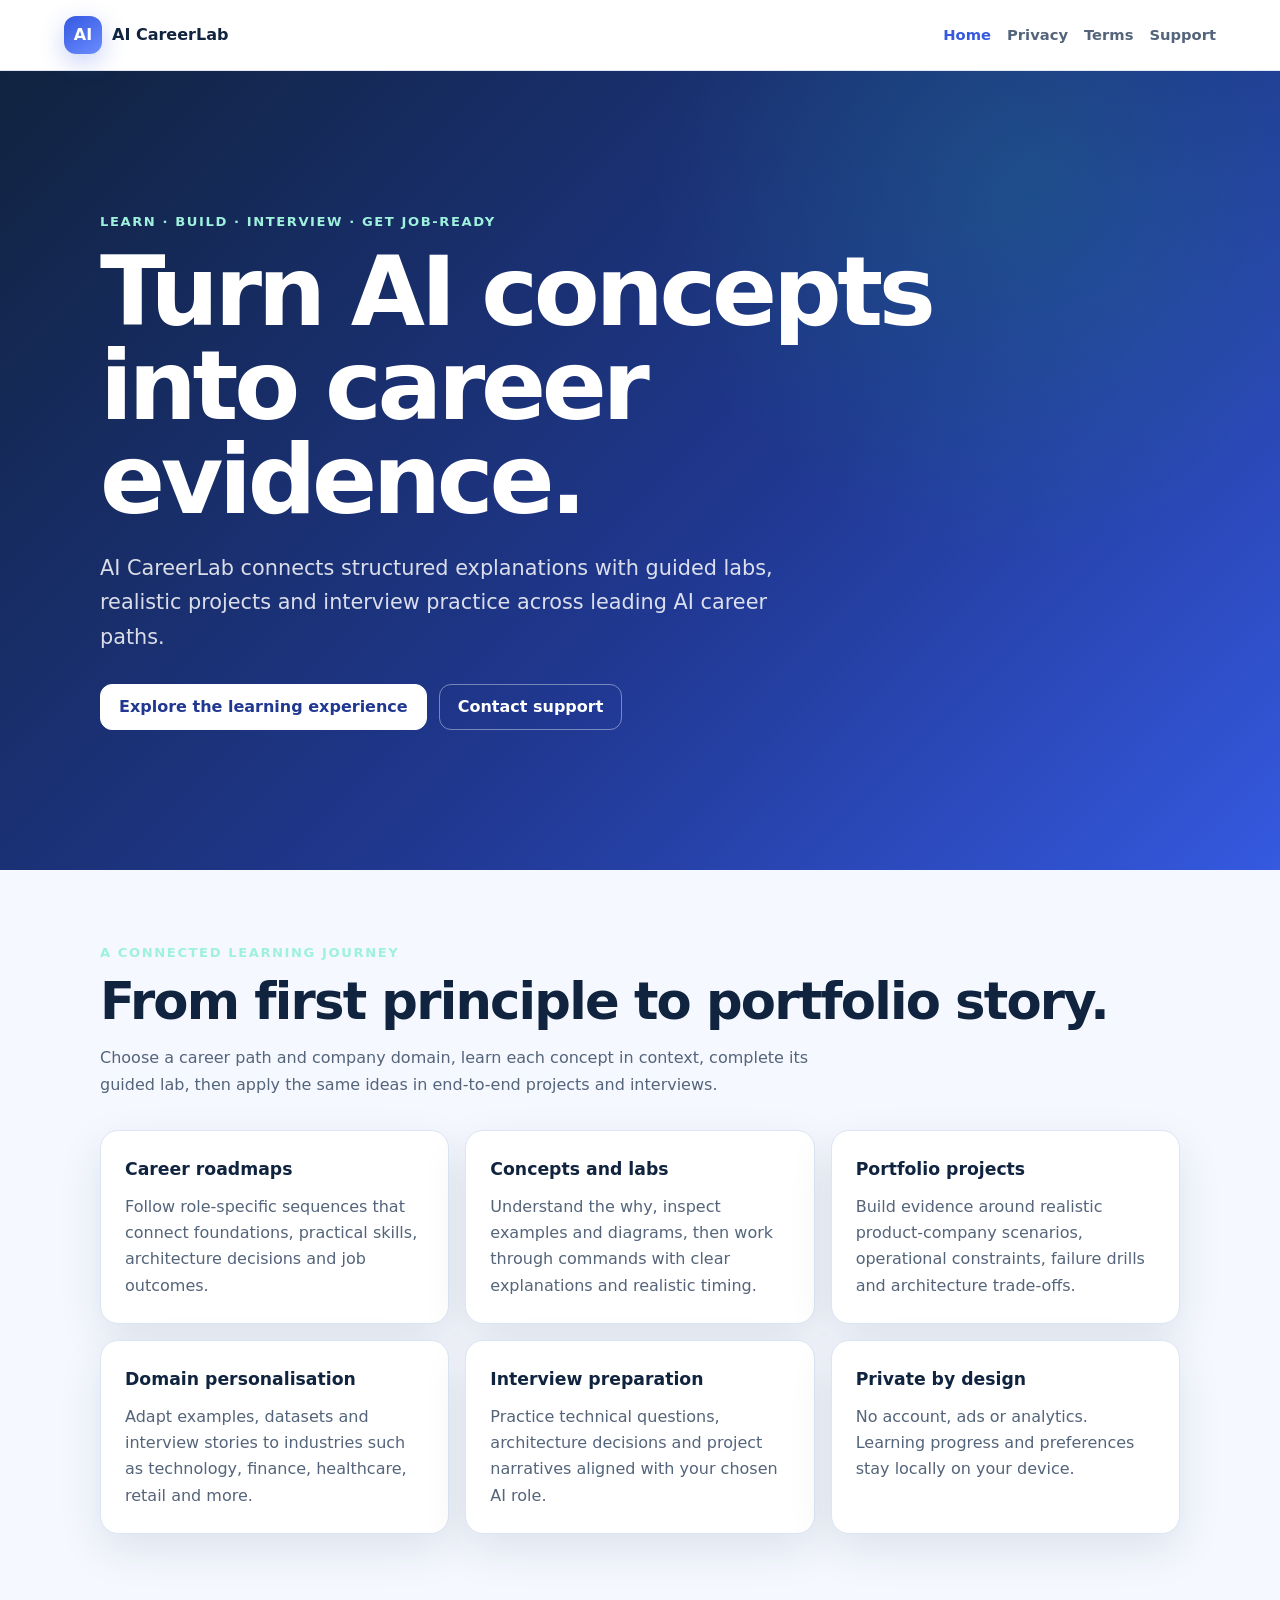
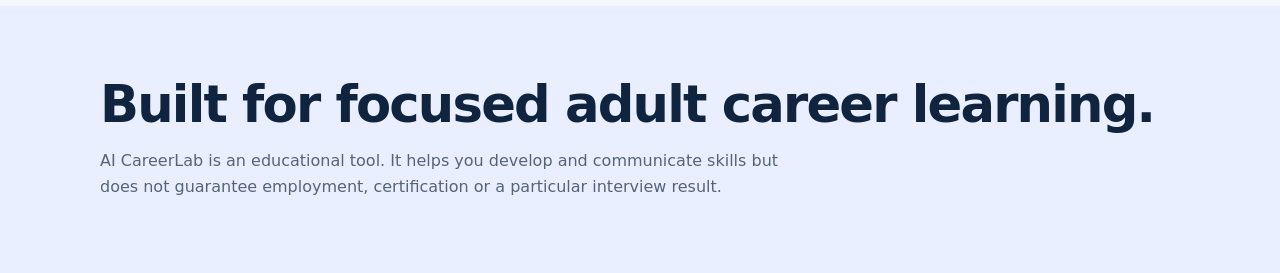
==== ai-careerlab/index.html @ 21b79669 "Add AI CareerLab product and legal pages" ====
<!doctype html>
<html lang="en">
  <head>
    <meta charset="utf-8" />
    <meta name="viewport" content="width=device-width, initial-scale=1" />
    <meta name="description" content="AI CareerLab is a guided, job-focused Android learning app for AI career paths, concepts, labs, projects and interview preparation." />
    <meta property="og:title" content="AI CareerLab" />
    <meta property="og:description" content="Learn AI through guided concepts, hands-on labs, portfolio projects and interview practice." />
    <title>AI CareerLab</title>
    <link rel="stylesheet" href="legal.css" />
  </head>
  <body>
    <header class="site-header">
      <a class="brand" href="index.html"><span class="brand-mark">AI</span><span>AI CareerLab</span></a>
      <nav class="nav" aria-label="Site navigation">
        <a class="active" href="index.html">Home</a>
        <a href="privacy-policy.html">Privacy</a>
        <a href="terms.html">Terms</a>
        <a href="mailto:bsindhurdev@gmail.com">Support</a>
      </nav>
    </header>
    <main>
      <section class="hero">
        <div class="hero-inner">
          <p class="eyebrow">Learn · Build · Interview · Get job-ready</p>
          <h1>Turn AI concepts into career evidence.</h1>
          <p class="hero-copy">AI CareerLab connects structured explanations with guided labs, realistic projects and interview practice across leading AI career paths.</p>
          <div class="actions">
            <a class="button primary" href="#learn">Explore the learning experience</a>
            <a class="button" href="mailto:bsindhurdev@gmail.com">Contact support</a>
          </div>
        </div>
      </section>
      <section class="section" id="learn">
        <div class="section-inner">
          <p class="eyebrow">A connected learning journey</p>
          <h2>From first principle to portfolio story.</h2>
          <p class="lede">Choose a career path and company domain, learn each concept in context, complete its guided lab, then apply the same ideas in end-to-end projects and interviews.</p>
          <div class="grid">
            <article class="card"><strong>Career roadmaps</strong><p>Follow role-specific sequences that connect foundations, practical skills, architecture decisions and job outcomes.</p></article>
            <article class="card"><strong>Concepts and labs</strong><p>Understand the why, inspect examples and diagrams, then work through commands with clear explanations and realistic timing.</p></article>
            <article class="card"><strong>Portfolio projects</strong><p>Build evidence around realistic product-company scenarios, operational constraints, failure drills and architecture trade-offs.</p></article>
            <article class="card"><strong>Domain personalisation</strong><p>Adapt examples, datasets and interview stories to industries such as technology, finance, healthcare, retail and more.</p></article>
            <article class="card"><strong>Interview preparation</strong><p>Practice technical questions, architecture decisions and project narratives aligned with your chosen AI role.</p></article>
            <article class="card"><strong>Private by design</strong><p>No account, ads or analytics. Learning progress and preferences stay locally on your device.</p></article>
          </div>
        </div>
      </section>
      <section class="section trust">
        <div class="section-inner">
          <h2>Built for focused adult career learning.</h2>
          <p class="lede">AI CareerLab is an educational tool. It helps you develop and communicate skills but does not guarantee employment, certification or a particular interview result.</p>
        </div>
      </section>
    </main>
  </body>
</html>
---- ai-careerlab/legal.css ----
:root {
  color-scheme: light;
  --ink: #10233f;
  --muted: #54647a;
  --paper: #f5f8ff;
  --surface: #ffffff;
  --line: #dce5f2;
  --brand: #3559e0;
  --brand-dark: #203891;
  --accent: #1d9f85;
  --soft: #e9efff;
  --shadow: rgba(16, 35, 63, 0.1);
}

* { box-sizing: border-box; }

html { scroll-behavior: smooth; }

body {
  margin: 0;
  background: var(--paper);
  color: var(--ink);
  font-family: Inter, ui-sans-serif, system-ui, -apple-system, BlinkMacSystemFont,
    "Segoe UI", sans-serif;
  line-height: 1.65;
}

a { color: var(--brand-dark); }

.site-header {
  position: sticky;
  top: 0;
  z-index: 10;
  display: flex;
  align-items: center;
  justify-content: space-between;
  gap: 20px;
  padding: 16px clamp(18px, 5vw, 72px);
  border-bottom: 1px solid rgba(220, 229, 242, 0.86);
  background: rgba(255, 255, 255, 0.92);
  backdrop-filter: blur(18px);
}

.brand {
  display: inline-flex;
  align-items: center;
  gap: 10px;
  color: var(--ink);
  font-weight: 850;
  text-decoration: none;
}

.brand-mark {
  display: grid;
  width: 38px;
  height: 38px;
  place-items: center;
  border-radius: 12px;
  background: linear-gradient(145deg, var(--brand), #6b8cff);
  color: white;
  font-weight: 900;
  box-shadow: 0 8px 24px rgba(53, 89, 224, 0.28);
}

.nav { display: flex; flex-wrap: wrap; gap: 16px; }
.nav a { color: var(--muted); font-size: 0.92rem; font-weight: 700; text-decoration: none; }
.nav a:hover, .nav a.active { color: var(--brand); }

.hero {
  position: relative;
  overflow: hidden;
  padding: clamp(72px, 11vw, 140px) clamp(18px, 5vw, 72px);
  background:
    radial-gradient(circle at 80% 15%, rgba(29, 159, 133, 0.22), transparent 30%),
    linear-gradient(135deg, #10233f 0%, #203891 58%, #3559e0 100%);
  color: white;
}

.hero-inner, .section-inner, .wrap { width: min(1080px, 100%); margin: 0 auto; }
.eyebrow { margin: 0 0 12px; color: #9ef1dc; font-size: 0.82rem; font-weight: 850; letter-spacing: 0.12em; text-transform: uppercase; }
h1 { margin: 0; max-width: 850px; font-size: clamp(2.8rem, 8vw, 6rem); line-height: 0.98; letter-spacing: -0.045em; }
.hero-copy { max-width: 700px; margin: 24px 0 0; color: rgba(255,255,255,.84); font-size: clamp(1.05rem, 2vw, 1.3rem); }
.actions { display: flex; flex-wrap: wrap; gap: 12px; margin-top: 30px; }
.button { display: inline-flex; min-height: 46px; align-items: center; justify-content: center; padding: 0 18px; border: 1px solid rgba(255,255,255,.4); border-radius: 12px; color: white; font-weight: 800; text-decoration: none; }
.button.primary { border-color: white; background: white; color: var(--brand-dark); }

.section { padding: 72px clamp(18px, 5vw, 72px); }
.section h2 { margin: 0; font-size: clamp(2rem, 4vw, 3.5rem); line-height: 1.05; letter-spacing: -0.035em; }
.lede { max-width: 720px; margin: 16px 0 0; color: var(--muted); }
.grid { display: grid; grid-template-columns: repeat(3, minmax(0, 1fr)); gap: 16px; margin-top: 32px; }
.card { padding: 24px; border: 1px solid var(--line); border-radius: 18px; background: var(--surface); box-shadow: 0 16px 44px var(--shadow); }
.card strong { display: block; margin-bottom: 10px; font-size: 1.08rem; }
.card p { margin: 0; color: var(--muted); }
.trust { background: var(--soft); }

.wrap { padding: 56px 18px 84px; }
.document { padding: clamp(24px, 5vw, 58px); border: 1px solid var(--line); border-radius: 22px; background: var(--surface); box-shadow: 0 18px 55px var(--shadow); }
.document h1 { max-width: none; color: var(--ink); font-size: clamp(2.2rem, 5vw, 4rem); }
.document h2 { margin: 38px 0 10px; font-size: 1.4rem; line-height: 1.25; }
.document p, .document li { color: #33465f; }
.document code { padding: 2px 6px; border-radius: 6px; background: var(--soft); }
.doc-label { margin: 0 0 8px; color: var(--brand); font-size: .8rem; font-weight: 850; letter-spacing: .12em; text-transform: uppercase; }
.muted { color: var(--muted); }
.notice { margin: 24px 0; padding: 18px 20px; border-left: 4px solid var(--accent); border-radius: 10px; background: #eefbf7; }
.footer { margin-top: 44px; padding-top: 22px; border-top: 1px solid var(--line); }

@media (max-width: 760px) {
  .site-header { align-items: flex-start; flex-direction: column; }
  .grid { grid-template-columns: 1fr; }
  .hero { padding-top: 70px; }
}
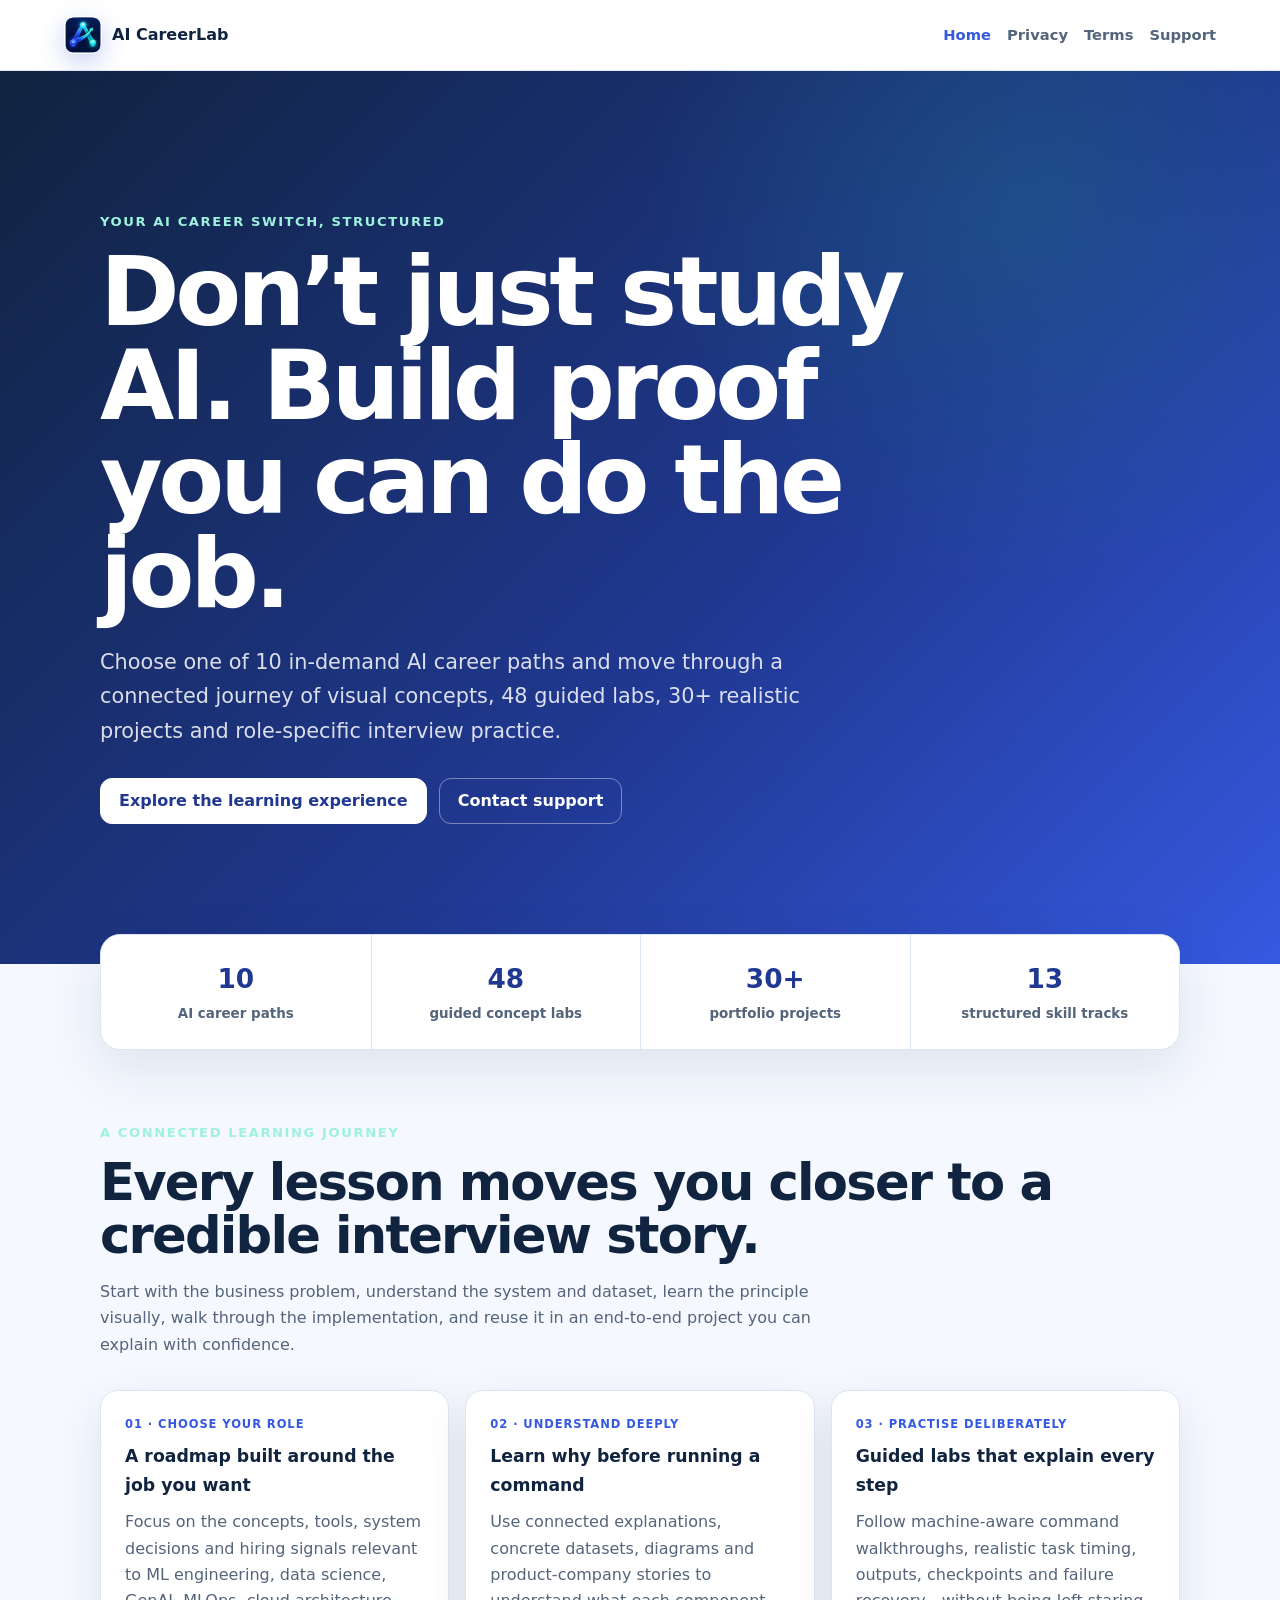
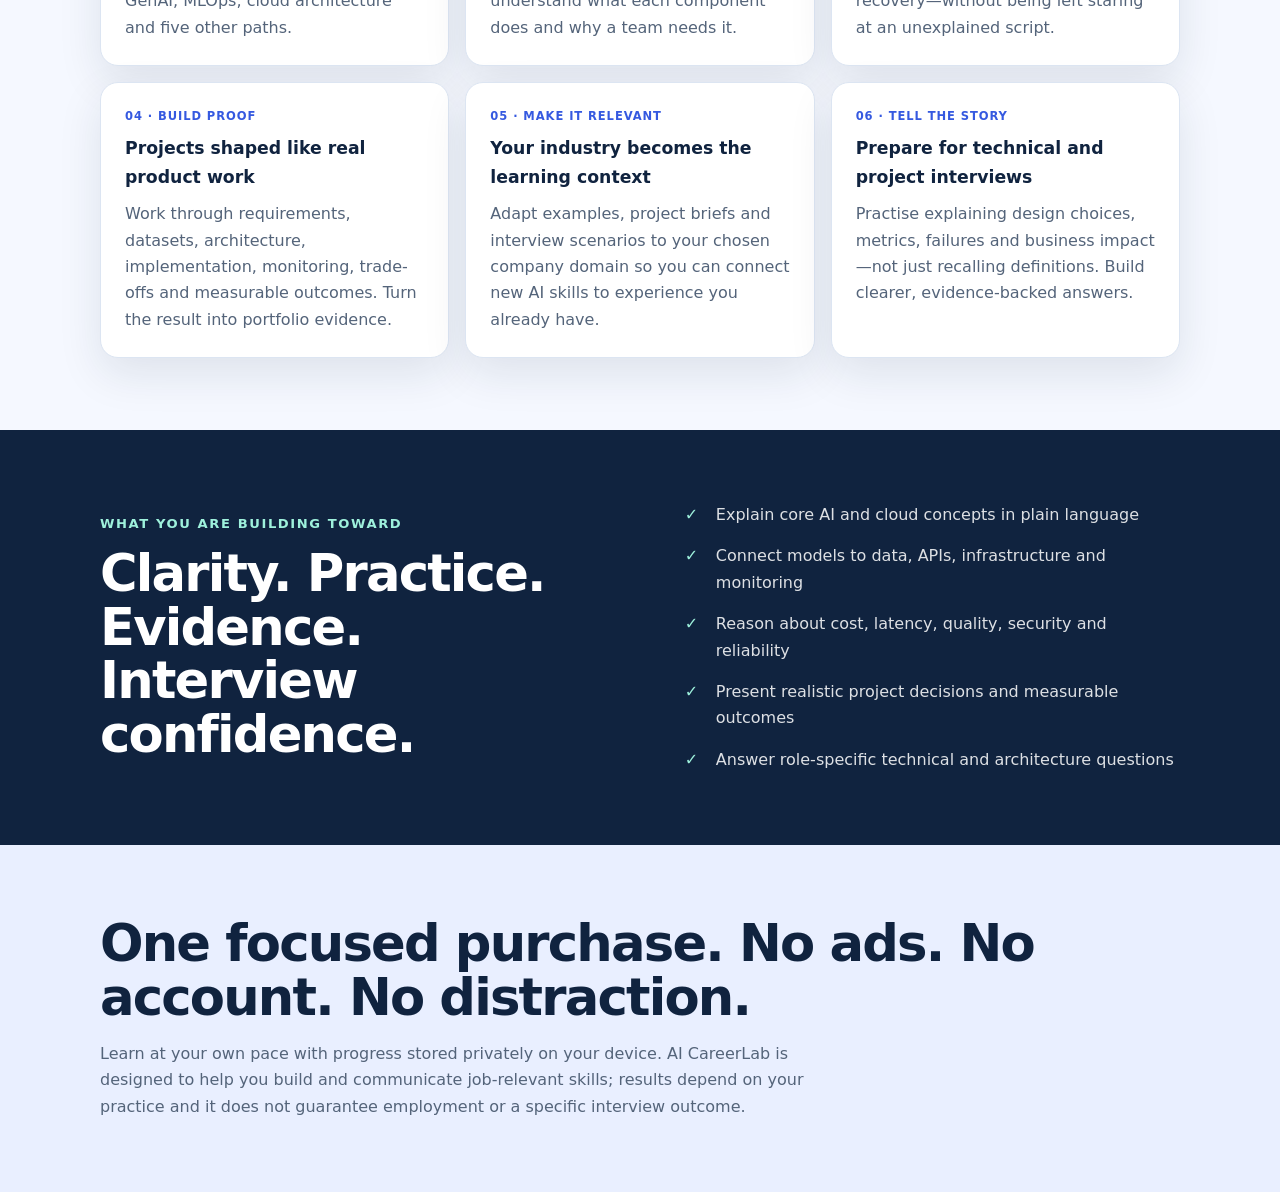
==== commit 2f9bca0d: "Refresh AI CareerLab production branding" ====
--- a/ai-careerlab/index.html
+++ b/ai-careerlab/index.html
@@ -6,12 +6,13 @@
     <meta name="description" content="AI CareerLab is a guided, job-focused Android learning app for AI career paths, concepts, labs, projects and interview preparation." />
     <meta property="og:title" content="AI CareerLab" />
     <meta property="og:description" content="Learn AI through guided concepts, hands-on labs, portfolio projects and interview practice." />
+    <meta property="og:image" content="https://bathalasindhur.github.io/ai-careerlab/assets/feature-graphic.png" />
     <title>AI CareerLab</title>
     <link rel="stylesheet" href="legal.css" />
   </head>
   <body>
     <header class="site-header">
-      <a class="brand" href="index.html"><span class="brand-mark">AI</span><span>AI CareerLab</span></a>
+      <a class="brand" href="index.html"><img class="brand-mark" src="assets/app-icon.png" alt="" /><span>AI CareerLab</span></a>
       <nav class="nav" aria-label="Site navigation">
         <a class="active" href="index.html">Home</a>
         <a href="privacy-policy.html">Privacy</a>
@@ -22,34 +23,55 @@
     <main>
       <section class="hero">
         <div class="hero-inner">
-          <p class="eyebrow">Learn · Build · Interview · Get job-ready</p>
-          <h1>Turn AI concepts into career evidence.</h1>
-          <p class="hero-copy">AI CareerLab connects structured explanations with guided labs, realistic projects and interview practice across leading AI career paths.</p>
+          <p class="eyebrow">Your AI career switch, structured</p>
+          <h1>Don’t just study AI. Build proof you can do the job.</h1>
+          <p class="hero-copy">Choose one of 10 in-demand AI career paths and move through a connected journey of visual concepts, 48 guided labs, 30+ realistic projects and role-specific interview practice.</p>
           <div class="actions">
             <a class="button primary" href="#learn">Explore the learning experience</a>
             <a class="button" href="mailto:bsindhurdev@gmail.com">Contact support</a>
           </div>
         </div>
       </section>
+      <section class="proof-strip" aria-label="Course highlights">
+        <div><strong>10</strong><span>AI career paths</span></div>
+        <div><strong>48</strong><span>guided concept labs</span></div>
+        <div><strong>30+</strong><span>portfolio projects</span></div>
+        <div><strong>13</strong><span>structured skill tracks</span></div>
+      </section>
       <section class="section" id="learn">
         <div class="section-inner">
           <p class="eyebrow">A connected learning journey</p>
-          <h2>From first principle to portfolio story.</h2>
-          <p class="lede">Choose a career path and company domain, learn each concept in context, complete its guided lab, then apply the same ideas in end-to-end projects and interviews.</p>
+          <h2>Every lesson moves you closer to a credible interview story.</h2>
+          <p class="lede">Start with the business problem, understand the system and dataset, learn the principle visually, walk through the implementation, and reuse it in an end-to-end project you can explain with confidence.</p>
           <div class="grid">
-            <article class="card"><strong>Career roadmaps</strong><p>Follow role-specific sequences that connect foundations, practical skills, architecture decisions and job outcomes.</p></article>
-            <article class="card"><strong>Concepts and labs</strong><p>Understand the why, inspect examples and diagrams, then work through commands with clear explanations and realistic timing.</p></article>
-            <article class="card"><strong>Portfolio projects</strong><p>Build evidence around realistic product-company scenarios, operational constraints, failure drills and architecture trade-offs.</p></article>
-            <article class="card"><strong>Domain personalisation</strong><p>Adapt examples, datasets and interview stories to industries such as technology, finance, healthcare, retail and more.</p></article>
-            <article class="card"><strong>Interview preparation</strong><p>Practice technical questions, architecture decisions and project narratives aligned with your chosen AI role.</p></article>
-            <article class="card"><strong>Private by design</strong><p>No account, ads or analytics. Learning progress and preferences stay locally on your device.</p></article>
+            <article class="card"><span class="card-kicker">01 · Choose your role</span><strong>A roadmap built around the job you want</strong><p>Focus on the concepts, tools, system decisions and hiring signals relevant to ML engineering, data science, GenAI, MLOps, cloud architecture and five other paths.</p></article>
+            <article class="card"><span class="card-kicker">02 · Understand deeply</span><strong>Learn why before running a command</strong><p>Use connected explanations, concrete datasets, diagrams and product-company stories to understand what each component does and why a team needs it.</p></article>
+            <article class="card"><span class="card-kicker">03 · Practise deliberately</span><strong>Guided labs that explain every step</strong><p>Follow machine-aware command walkthroughs, realistic task timing, outputs, checkpoints and failure recovery—without being left staring at an unexplained script.</p></article>
+            <article class="card"><span class="card-kicker">04 · Build proof</span><strong>Projects shaped like real product work</strong><p>Work through requirements, datasets, architecture, implementation, monitoring, trade-offs and measurable outcomes. Turn the result into portfolio evidence.</p></article>
+            <article class="card"><span class="card-kicker">05 · Make it relevant</span><strong>Your industry becomes the learning context</strong><p>Adapt examples, project briefs and interview scenarios to your chosen company domain so you can connect new AI skills to experience you already have.</p></article>
+            <article class="card"><span class="card-kicker">06 · Tell the story</span><strong>Prepare for technical and project interviews</strong><p>Practise explaining design choices, metrics, failures and business impact—not just recalling definitions. Build clearer, evidence-backed answers.</p></article>
           </div>
+        </div>
+      </section>
+      <section class="section outcome">
+        <div class="section-inner split">
+          <div>
+            <p class="eyebrow">What you are building toward</p>
+            <h2>Clarity. Practice. Evidence. Interview confidence.</h2>
+          </div>
+          <ul class="check-list">
+            <li>Explain core AI and cloud concepts in plain language</li>
+            <li>Connect models to data, APIs, infrastructure and monitoring</li>
+            <li>Reason about cost, latency, quality, security and reliability</li>
+            <li>Present realistic project decisions and measurable outcomes</li>
+            <li>Answer role-specific technical and architecture questions</li>
+          </ul>
         </div>
       </section>
       <section class="section trust">
         <div class="section-inner">
-          <h2>Built for focused adult career learning.</h2>
-          <p class="lede">AI CareerLab is an educational tool. It helps you develop and communicate skills but does not guarantee employment, certification or a particular interview result.</p>
+          <h2>One focused purchase. No ads. No account. No distraction.</h2>
+          <p class="lede">Learn at your own pace with progress stored privately on your device. AI CareerLab is designed to help you build and communicate job-relevant skills; results depend on your practice and it does not guarantee employment or a specific interview outcome.</p>
         </div>
       </section>
     </main>
--- a/ai-careerlab/legal.css
+++ b/ai-careerlab/legal.css
@@ -51,14 +51,10 @@
 }
 
 .brand-mark {
-  display: grid;
   width: 38px;
   height: 38px;
-  place-items: center;
   border-radius: 12px;
-  background: linear-gradient(145deg, var(--brand), #6b8cff);
-  color: white;
-  font-weight: 900;
+  object-fit: cover;
   box-shadow: 0 8px 24px rgba(53, 89, 224, 0.28);
 }
 
@@ -84,6 +80,24 @@
 .button { display: inline-flex; min-height: 46px; align-items: center; justify-content: center; padding: 0 18px; border: 1px solid rgba(255,255,255,.4); border-radius: 12px; color: white; font-weight: 800; text-decoration: none; }
 .button.primary { border-color: white; background: white; color: var(--brand-dark); }
 
+.proof-strip {
+  display: grid;
+  grid-template-columns: repeat(4, minmax(0, 1fr));
+  width: min(1080px, calc(100% - 36px));
+  margin: -30px auto 0;
+  position: relative;
+  z-index: 2;
+  overflow: hidden;
+  border: 1px solid var(--line);
+  border-radius: 20px;
+  background: white;
+  box-shadow: 0 18px 55px var(--shadow);
+}
+.proof-strip div { padding: 22px; text-align: center; }
+.proof-strip div + div { border-left: 1px solid var(--line); }
+.proof-strip strong { display: block; color: var(--brand-dark); font-size: 1.65rem; }
+.proof-strip span { color: var(--muted); font-size: .84rem; font-weight: 700; }
+
 .section { padding: 72px clamp(18px, 5vw, 72px); }
 .section h2 { margin: 0; font-size: clamp(2rem, 4vw, 3.5rem); line-height: 1.05; letter-spacing: -0.035em; }
 .lede { max-width: 720px; margin: 16px 0 0; color: var(--muted); }
@@ -91,6 +105,12 @@
 .card { padding: 24px; border: 1px solid var(--line); border-radius: 18px; background: var(--surface); box-shadow: 0 16px 44px var(--shadow); }
 .card strong { display: block; margin-bottom: 10px; font-size: 1.08rem; }
 .card p { margin: 0; color: var(--muted); }
+.card-kicker { display: block; margin-bottom: 8px; color: var(--brand); font-size: .72rem; font-weight: 850; letter-spacing: .08em; text-transform: uppercase; }
+.outcome { background: #10233f; color: white; }
+.split { display: grid; grid-template-columns: 1fr 1fr; gap: clamp(32px, 7vw, 90px); align-items: center; }
+.check-list { display: grid; gap: 15px; margin: 0; padding: 0; list-style: none; }
+.check-list li { position: relative; padding-left: 31px; color: rgba(255,255,255,.86); }
+.check-list li::before { content: "✓"; position: absolute; left: 0; color: #9ef1dc; font-weight: 900; }
 .trust { background: var(--soft); }
 
 .wrap { padding: 56px 18px 84px; }
@@ -107,5 +127,10 @@
 @media (max-width: 760px) {
   .site-header { align-items: flex-start; flex-direction: column; }
   .grid { grid-template-columns: 1fr; }
+  .proof-strip { grid-template-columns: 1fr 1fr; }
+  .proof-strip div + div { border-left: 0; }
+  .proof-strip div:nth-child(even) { border-left: 1px solid var(--line); }
+  .proof-strip div:nth-child(n+3) { border-top: 1px solid var(--line); }
+  .split { grid-template-columns: 1fr; }
   .hero { padding-top: 70px; }
 }
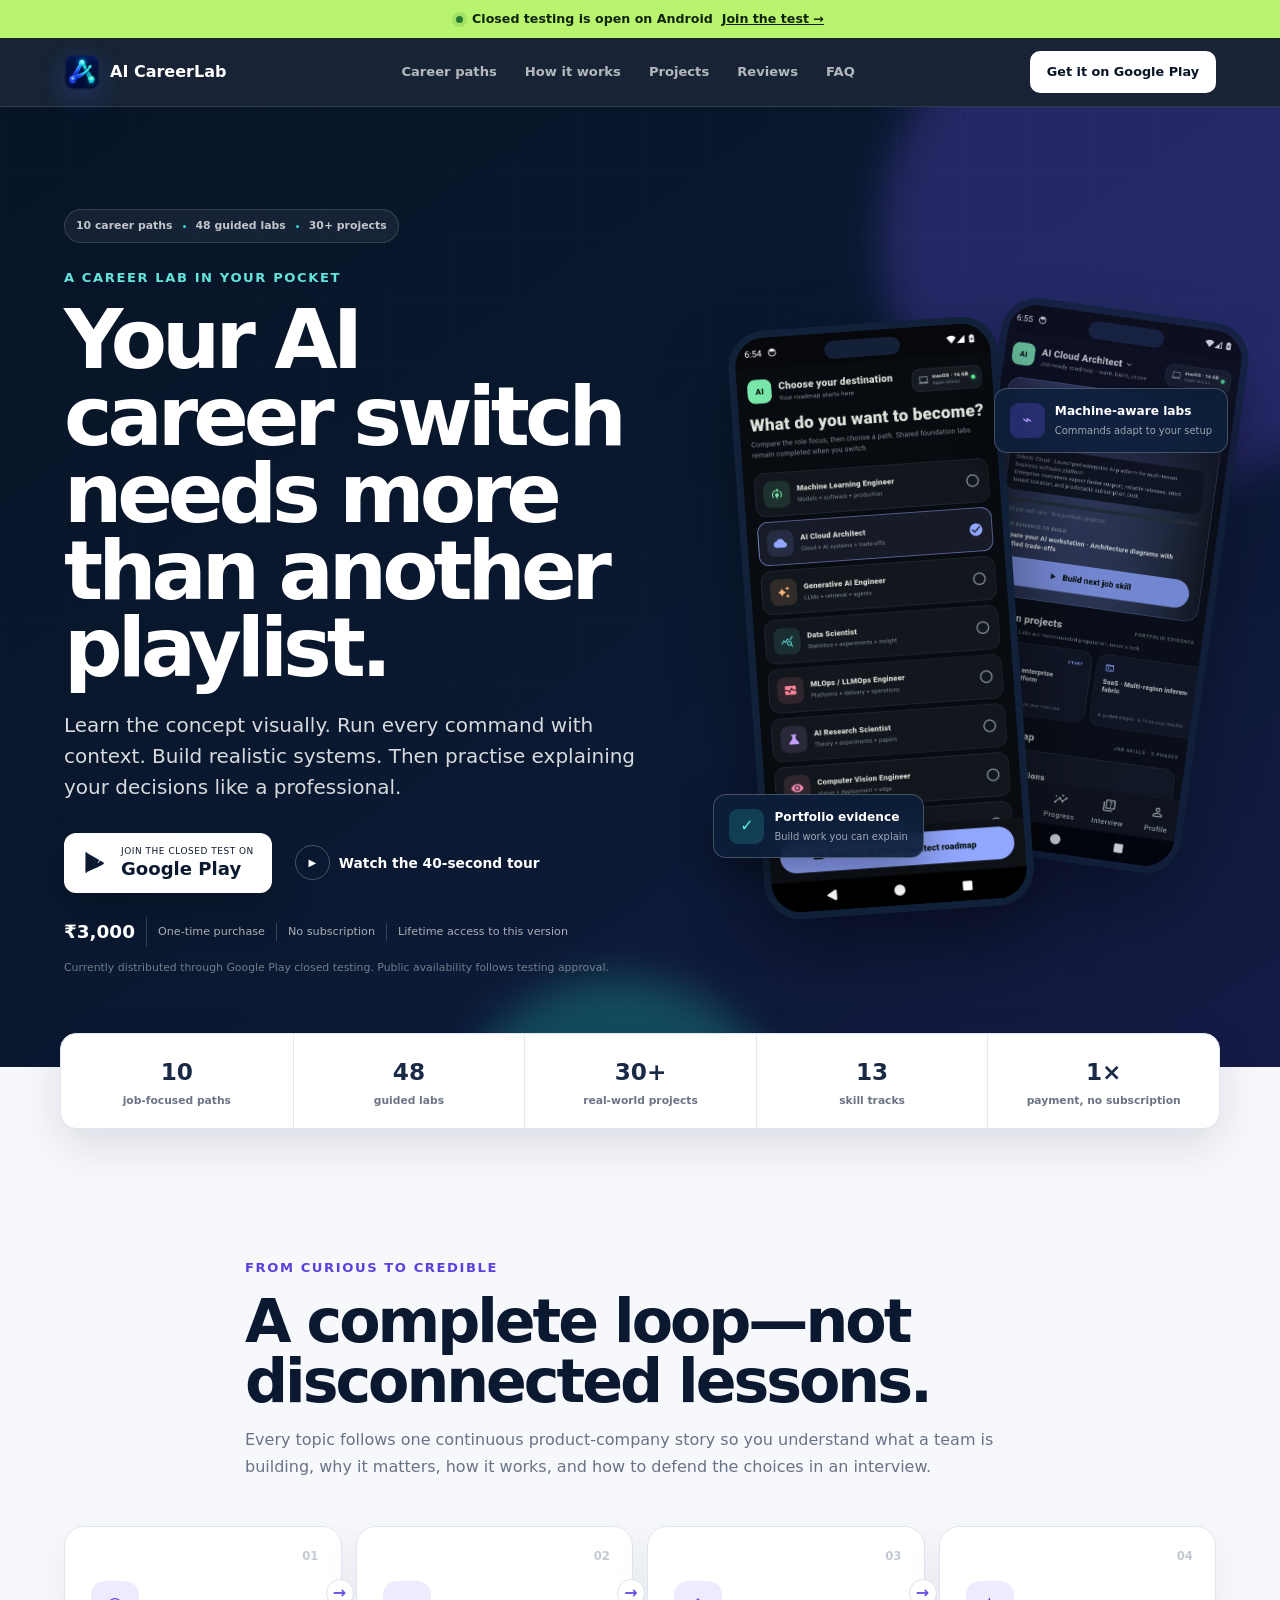
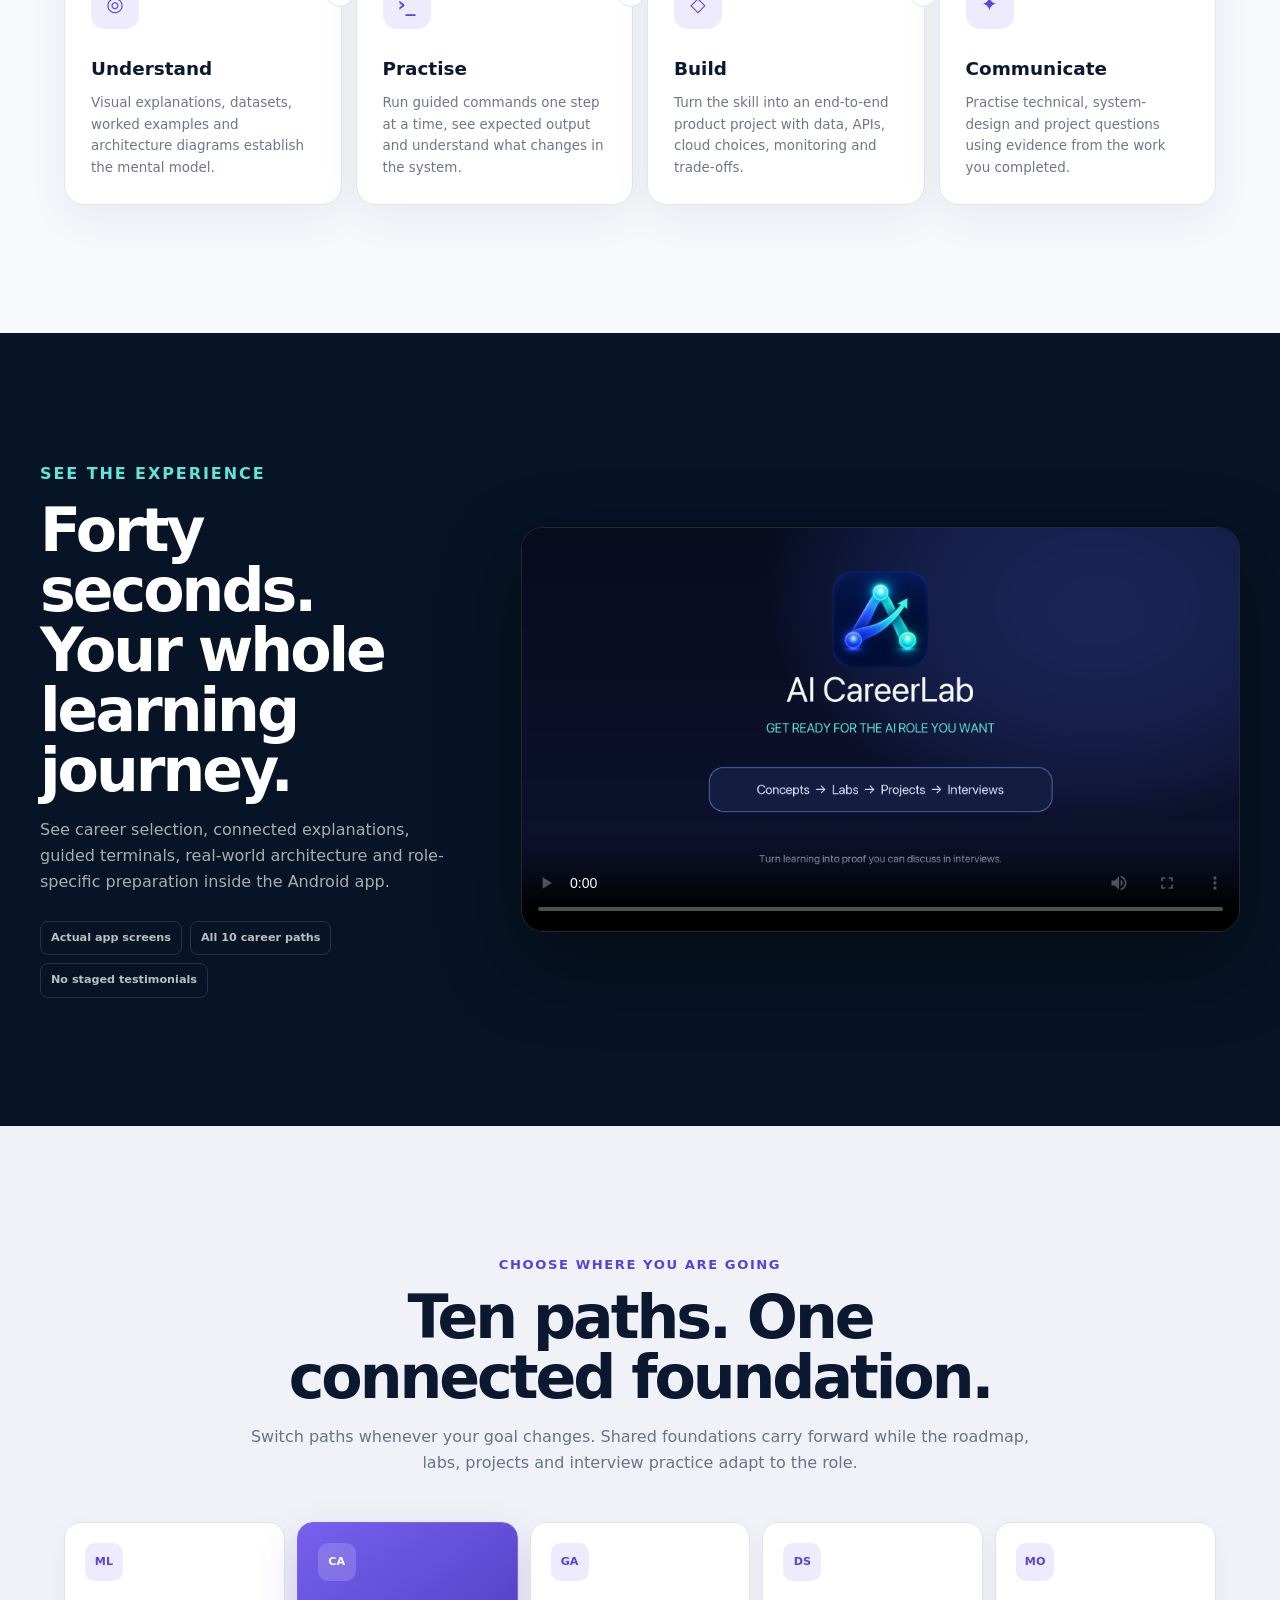
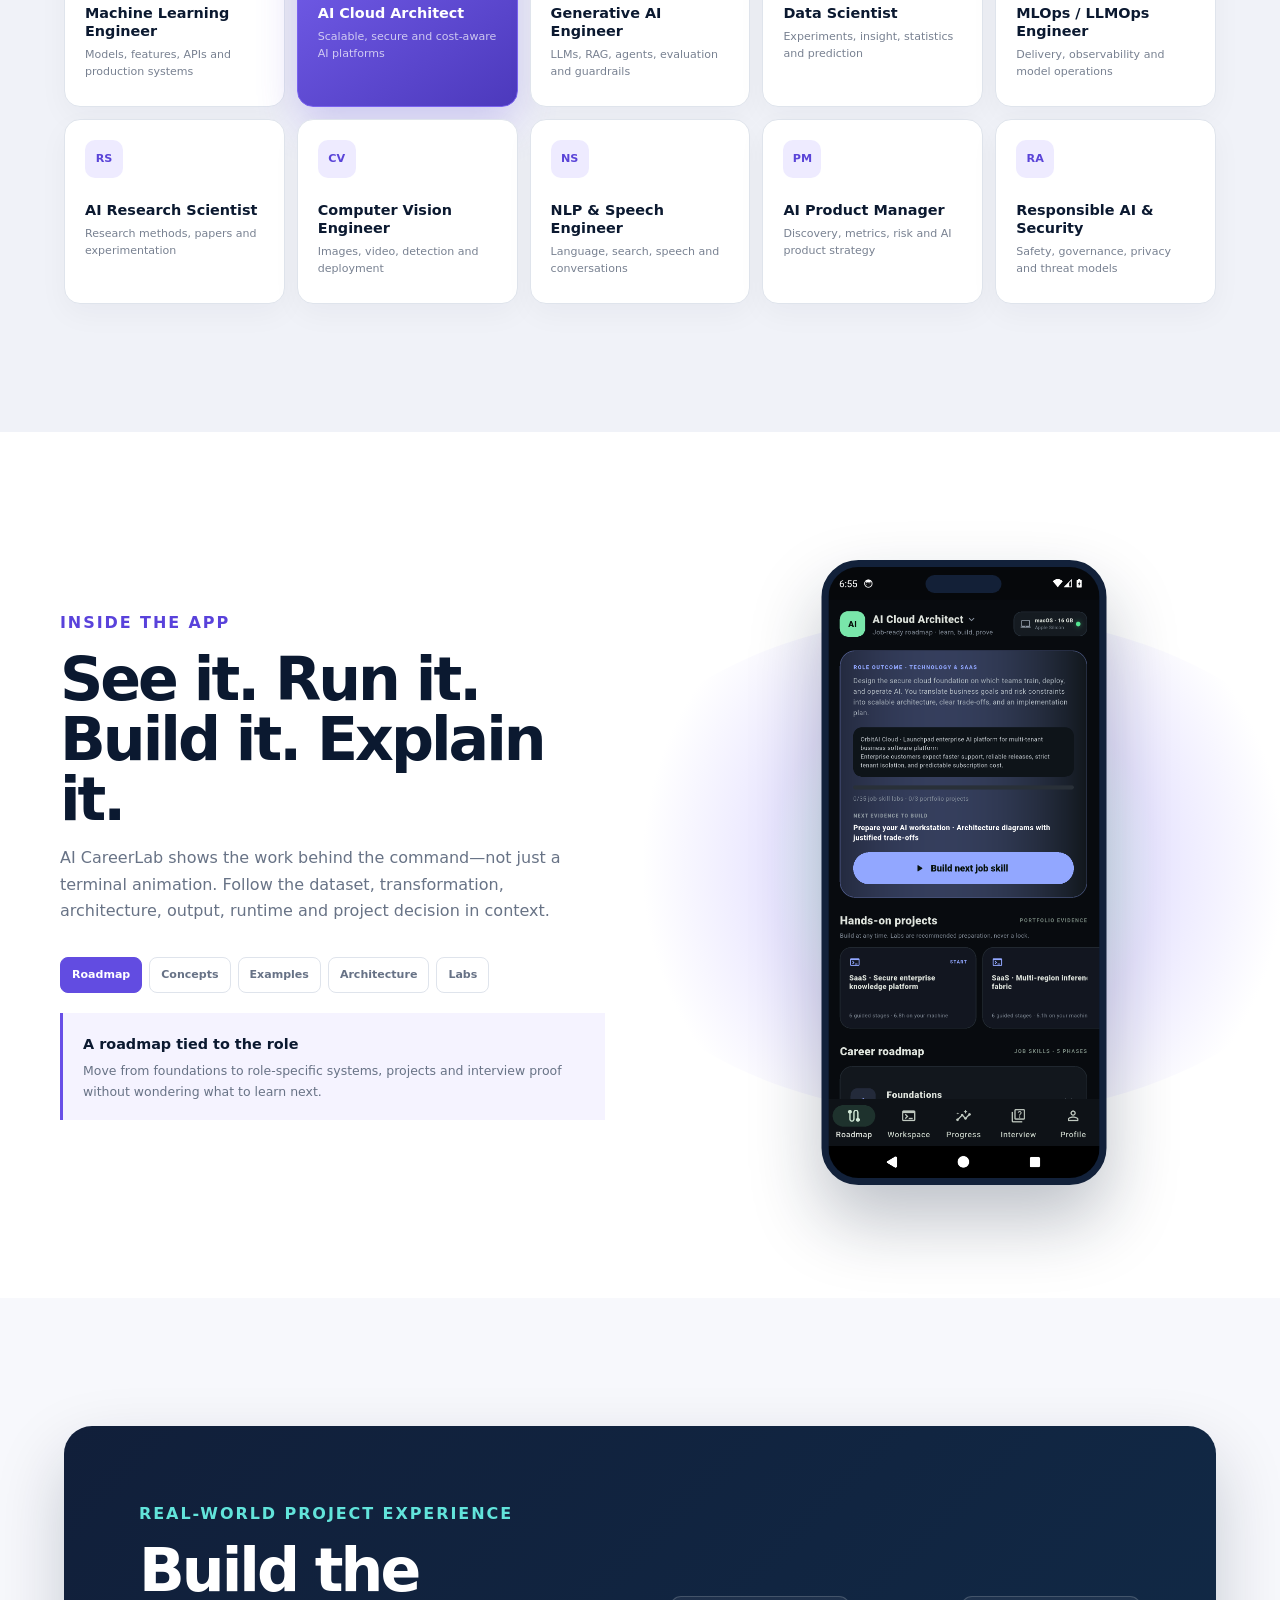
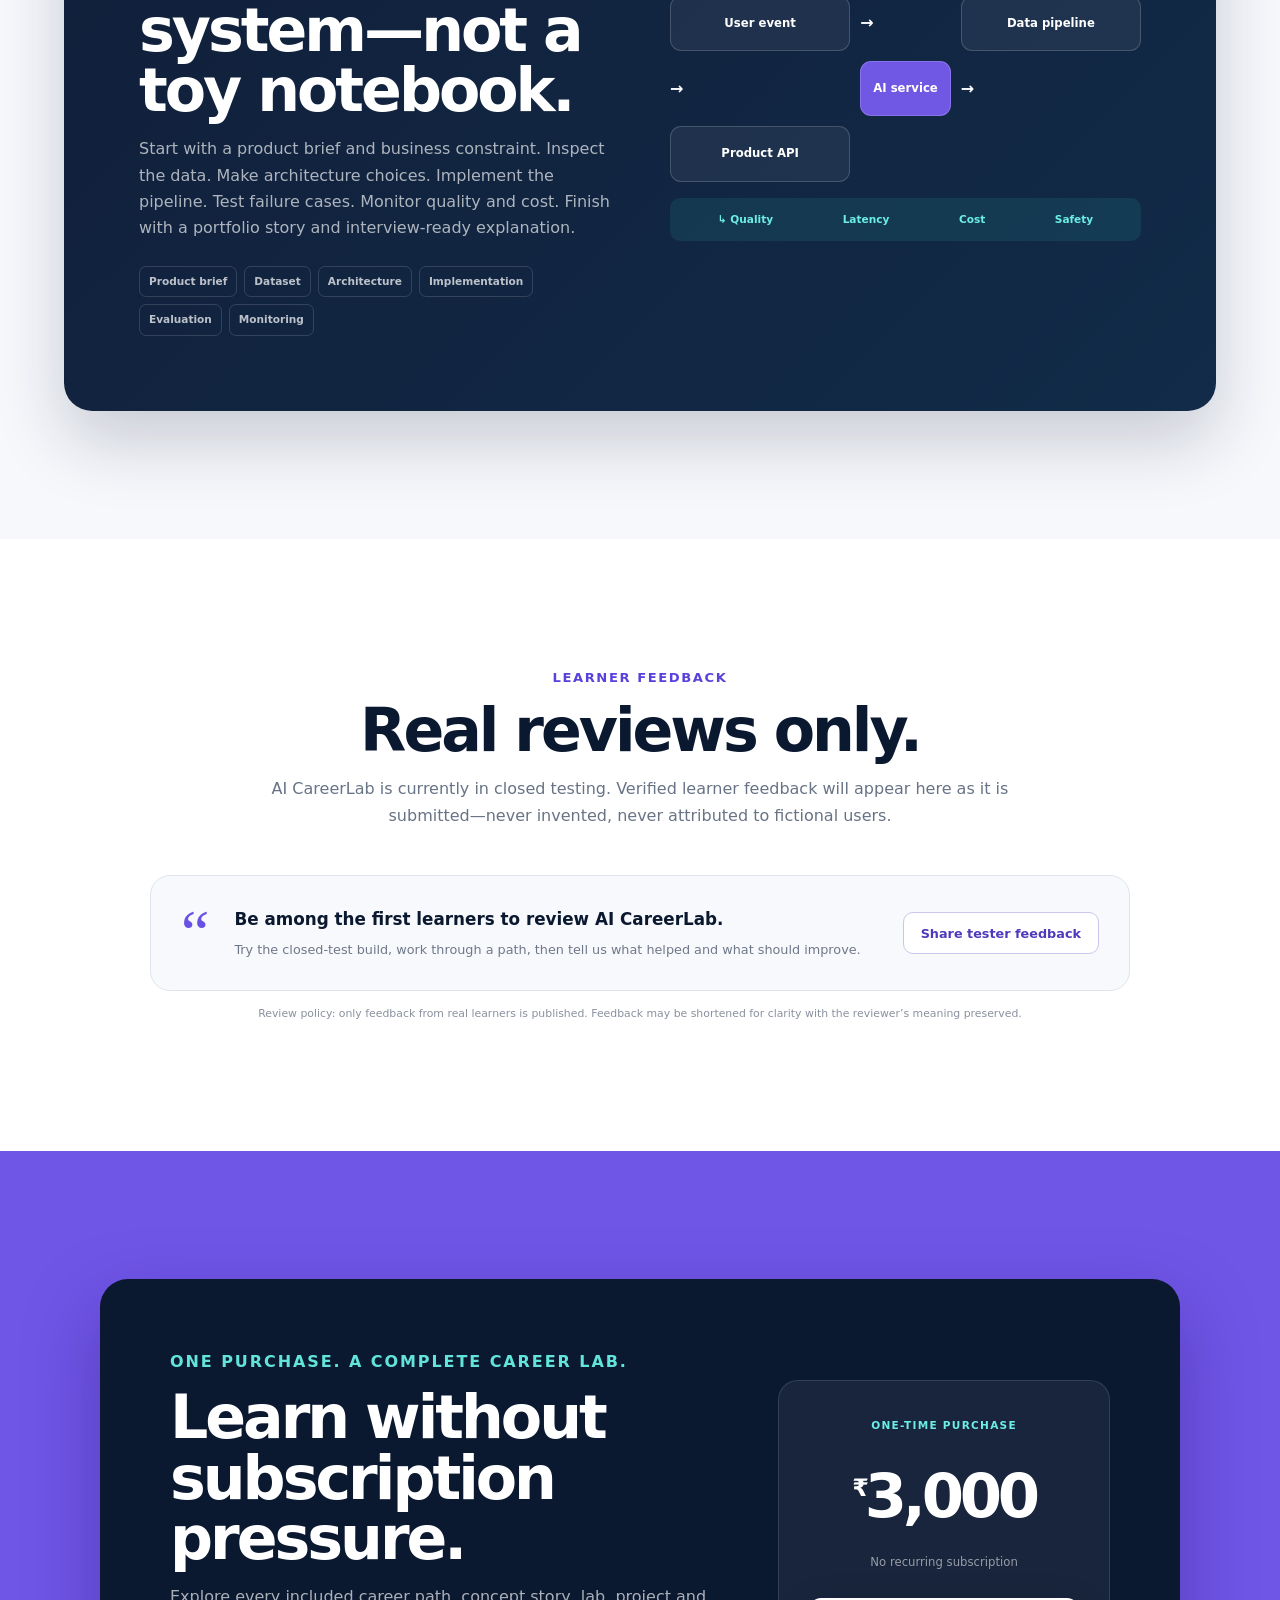
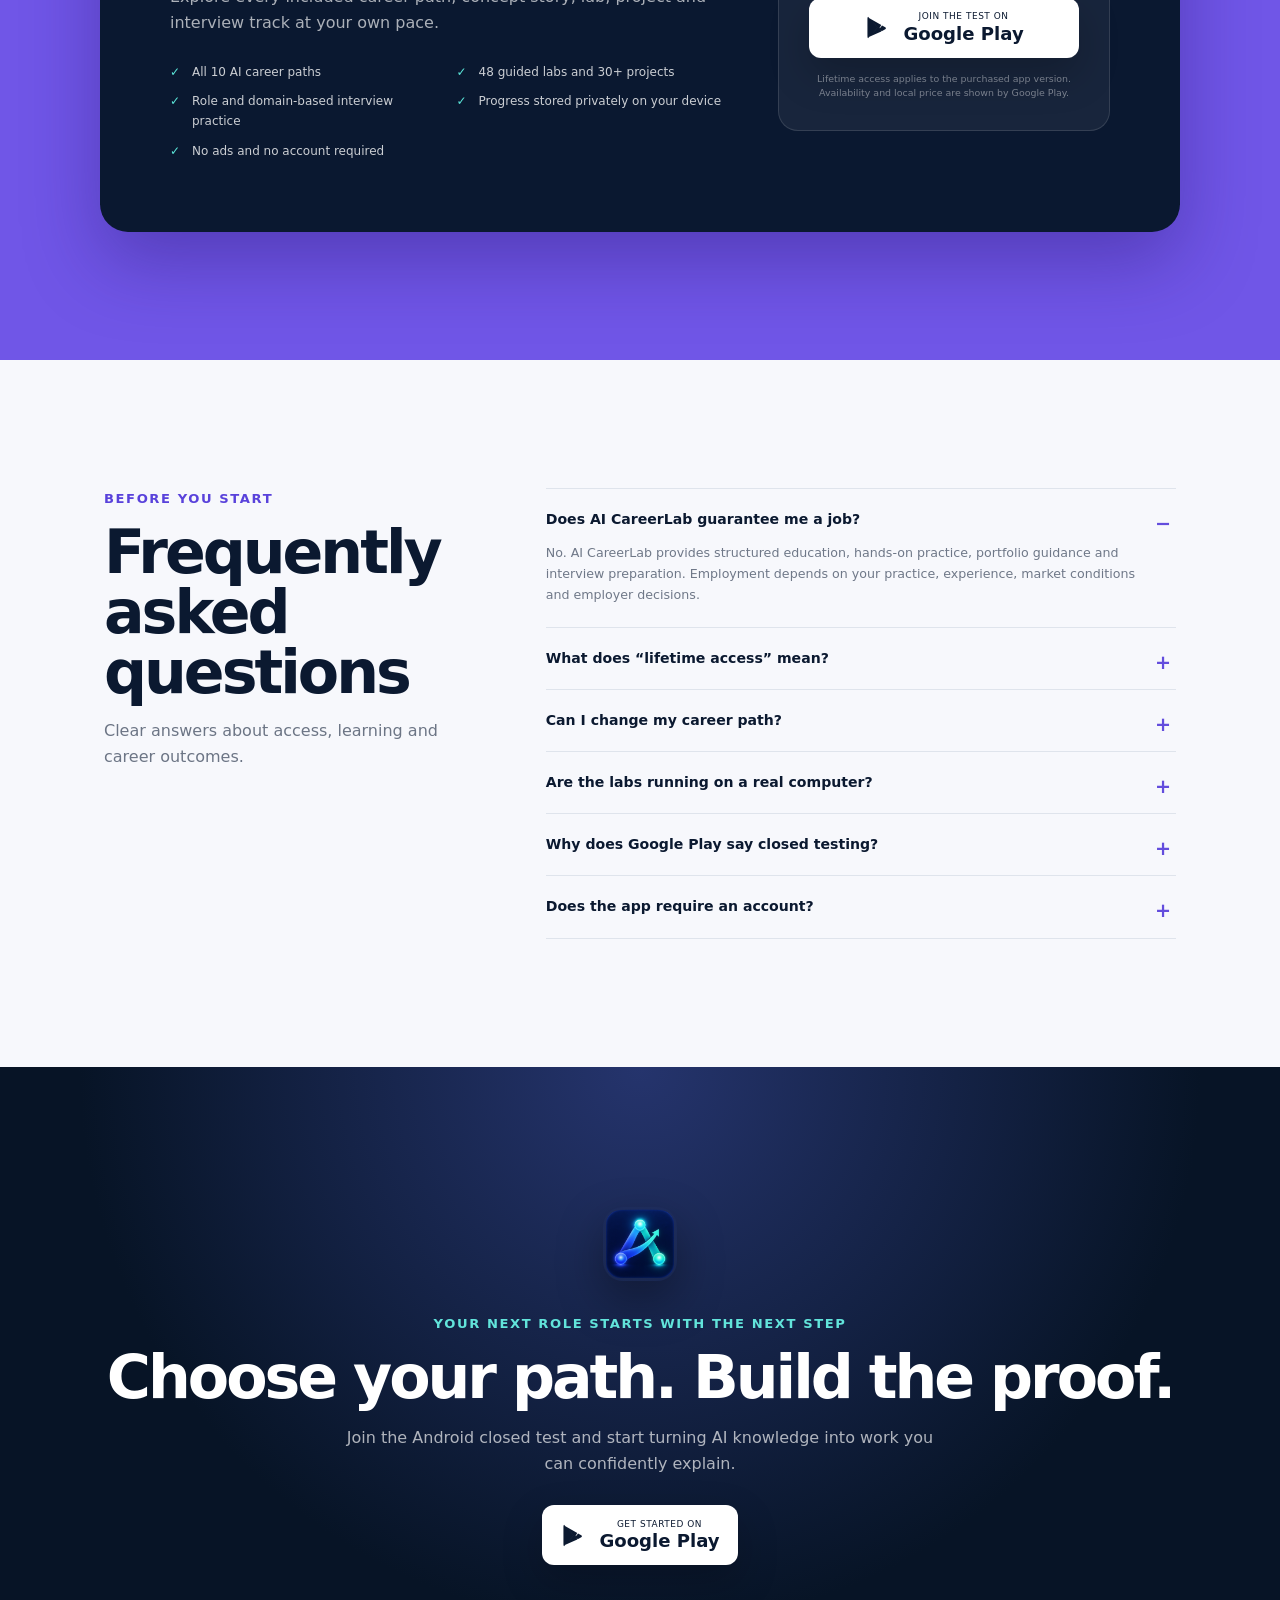
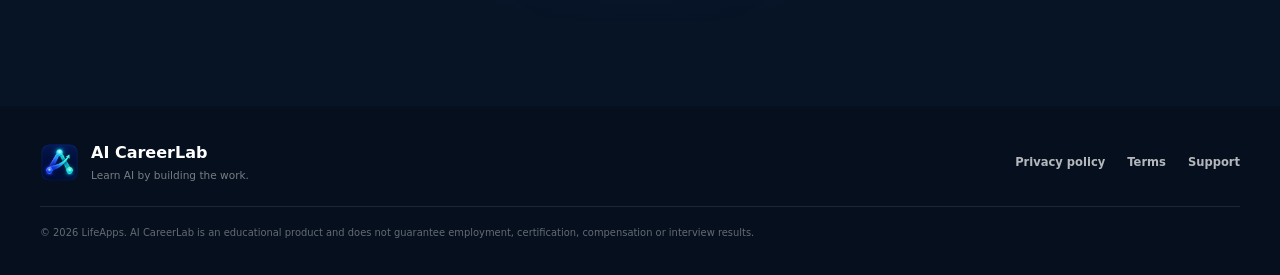
==== commit 54193f07: "Build AI CareerLab sales landing page" ====
--- a/ai-careerlab/index.html
+++ b/ai-careerlab/index.html
@@ -1,79 +1,110 @@
 <!doctype html>
 <html lang="en">
-  <head>
-    <meta charset="utf-8" />
-    <meta name="viewport" content="width=device-width, initial-scale=1" />
-    <meta name="description" content="AI CareerLab is a guided, job-focused Android learning app for AI career paths, concepts, labs, projects and interview preparation." />
-    <meta property="og:title" content="AI CareerLab" />
-    <meta property="og:description" content="Learn AI through guided concepts, hands-on labs, portfolio projects and interview practice." />
-    <meta property="og:image" content="https://bathalasindhur.github.io/ai-careerlab/assets/feature-graphic.png" />
-    <title>AI CareerLab</title>
-    <link rel="stylesheet" href="legal.css" />
-  </head>
-  <body>
-    <header class="site-header">
-      <a class="brand" href="index.html"><img class="brand-mark" src="assets/app-icon.png" alt="" /><span>AI CareerLab</span></a>
-      <nav class="nav" aria-label="Site navigation">
-        <a class="active" href="index.html">Home</a>
-        <a href="privacy-policy.html">Privacy</a>
-        <a href="terms.html">Terms</a>
-        <a href="mailto:bsindhurdev@gmail.com">Support</a>
-      </nav>
-    </header>
-    <main>
-      <section class="hero">
-        <div class="hero-inner">
-          <p class="eyebrow">Your AI career switch, structured</p>
-          <h1>Don’t just study AI. Build proof you can do the job.</h1>
-          <p class="hero-copy">Choose one of 10 in-demand AI career paths and move through a connected journey of visual concepts, 48 guided labs, 30+ realistic projects and role-specific interview practice.</p>
-          <div class="actions">
-            <a class="button primary" href="#learn">Explore the learning experience</a>
-            <a class="button" href="mailto:bsindhurdev@gmail.com">Contact support</a>
+<head>
+  <meta charset="utf-8"><meta name="viewport" content="width=device-width, initial-scale=1"><meta name="theme-color" content="#071426">
+  <meta name="description" content="AI CareerLab is a job-focused Android learning app with 10 AI career paths, visual concepts, guided labs, real-world projects and interview practice.">
+  <meta property="og:type" content="website"><meta property="og:title" content="AI CareerLab — Learn AI by building the work"><meta property="og:description" content="Choose a career path. Learn the systems. Run guided labs. Build portfolio projects. Practise the interview."><meta property="og:image" content="https://bathalasindhur.github.io/ai-careerlab/assets/feature-graphic.png">
+  <title>AI CareerLab — Get Job Ready in AI</title><link rel="icon" href="assets/app-icon.png" type="image/png"><link rel="stylesheet" href="legal.css">
+</head>
+<body class="marketing">
+  <a class="skip-link" href="#main">Skip to content</a>
+  <div class="announcement"><span class="live-dot" aria-hidden="true"></span>Closed testing is open on Android <a href="https://play.google.com/apps/testing/com.airemotelab.ai_cloud_architect">Join the test →</a></div>
+  <header class="site-header marketing-header">
+    <a class="brand" href="#top" aria-label="AI CareerLab home"><img class="brand-mark" src="assets/app-icon.png" alt=""><span>AI CareerLab</span></a>
+    <button class="menu-button" type="button" aria-expanded="false" aria-controls="site-nav">Menu</button>
+    <nav class="nav" id="site-nav" aria-label="Site navigation"><a href="#paths">Career paths</a><a href="#experience">How it works</a><a href="#projects">Projects</a><a href="#reviews">Reviews</a><a href="#faq">FAQ</a></nav>
+    <a class="header-cta" href="https://play.google.com/apps/testing/com.airemotelab.ai_cloud_architect">Get it on Google Play</a>
+  </header>
+  <main id="main">
+    <section class="sales-hero" id="top">
+      <div class="hero-glow hero-glow-one"></div><div class="hero-glow hero-glow-two"></div>
+      <div class="sales-hero-inner">
+        <div class="hero-content reveal">
+          <div class="rating-pill"><span>10 career paths</span><i></i><span>48 guided labs</span><i></i><span>30+ projects</span></div>
+          <p class="eyebrow">A career lab in your pocket</p><h1>Your AI career switch needs more than another playlist.</h1>
+          <p class="hero-copy">Learn the concept visually. Run every command with context. Build realistic systems. Then practise explaining your decisions like a professional.</p>
+          <div class="actions hero-actions">
+            <a class="store-button" href="https://play.google.com/apps/testing/com.airemotelab.ai_cloud_architect" aria-label="Join AI CareerLab closed testing on Google Play"><svg viewBox="0 0 24 24" aria-hidden="true"><path d="M3.6 2.4c-.35.4-.55 1-.55 1.75v15.7c0 .75.2 1.35.55 1.75L12.2 12 3.6 2.4Zm9.7 10.82-2.14-2.4L4.8 3.72l10.57 6.02-2.07 3.48Zm2.76-2.99 2.84 1.62c.8.46.8 1.18 0 1.64l-3.18 1.81-2.02-2.27 2.36-2.82Zm-.7 5.28L4.8 20.28l6.36-7.1 2.13-2.4 2.07 4.73Z"/></svg><span><small>JOIN THE CLOSED TEST ON</small><strong>Google Play</strong></span></a>
+            <a class="text-button" href="#tour"><span class="play-icon">▶</span> Watch the 40-second tour</a>
           </div>
+          <div class="purchase-note"><strong>₹3,000</strong><span>One-time purchase</span><span>No subscription</span><span>Lifetime access to this version</span></div>
+          <p class="availability-note">Currently distributed through Google Play closed testing. Public availability follows testing approval.</p>
         </div>
-      </section>
-      <section class="proof-strip" aria-label="Course highlights">
-        <div><strong>10</strong><span>AI career paths</span></div>
-        <div><strong>48</strong><span>guided concept labs</span></div>
-        <div><strong>30+</strong><span>portfolio projects</span></div>
-        <div><strong>13</strong><span>structured skill tracks</span></div>
-      </section>
-      <section class="section" id="learn">
-        <div class="section-inner">
-          <p class="eyebrow">A connected learning journey</p>
-          <h2>Every lesson moves you closer to a credible interview story.</h2>
-          <p class="lede">Start with the business problem, understand the system and dataset, learn the principle visually, walk through the implementation, and reuse it in an end-to-end project you can explain with confidence.</p>
-          <div class="grid">
-            <article class="card"><span class="card-kicker">01 · Choose your role</span><strong>A roadmap built around the job you want</strong><p>Focus on the concepts, tools, system decisions and hiring signals relevant to ML engineering, data science, GenAI, MLOps, cloud architecture and five other paths.</p></article>
-            <article class="card"><span class="card-kicker">02 · Understand deeply</span><strong>Learn why before running a command</strong><p>Use connected explanations, concrete datasets, diagrams and product-company stories to understand what each component does and why a team needs it.</p></article>
-            <article class="card"><span class="card-kicker">03 · Practise deliberately</span><strong>Guided labs that explain every step</strong><p>Follow machine-aware command walkthroughs, realistic task timing, outputs, checkpoints and failure recovery—without being left staring at an unexplained script.</p></article>
-            <article class="card"><span class="card-kicker">04 · Build proof</span><strong>Projects shaped like real product work</strong><p>Work through requirements, datasets, architecture, implementation, monitoring, trade-offs and measurable outcomes. Turn the result into portfolio evidence.</p></article>
-            <article class="card"><span class="card-kicker">05 · Make it relevant</span><strong>Your industry becomes the learning context</strong><p>Adapt examples, project briefs and interview scenarios to your chosen company domain so you can connect new AI skills to experience you already have.</p></article>
-            <article class="card"><span class="card-kicker">06 · Tell the story</span><strong>Prepare for technical and project interviews</strong><p>Practise explaining design choices, metrics, failures and business impact—not just recalling definitions. Build clearer, evidence-backed answers.</p></article>
-          </div>
+        <div class="hero-product reveal" aria-label="AI CareerLab app preview">
+          <div class="phone phone-back"><img src="assets/screenshots/02-job-roadmap.png" alt="AI CareerLab personalized job roadmap"></div>
+          <div class="phone phone-front"><img src="assets/screenshots/01-career-paths.png" alt="AI CareerLab career-path selection screen"></div>
+          <div class="floating-card floating-top"><span class="icon-box">⌁</span><div><strong>Machine-aware labs</strong><small>Commands adapt to your setup</small></div></div>
+          <div class="floating-card floating-bottom"><span class="icon-box success">✓</span><div><strong>Portfolio evidence</strong><small>Build work you can explain</small></div></div>
         </div>
-      </section>
-      <section class="section outcome">
-        <div class="section-inner split">
-          <div>
-            <p class="eyebrow">What you are building toward</p>
-            <h2>Clarity. Practice. Evidence. Interview confidence.</h2>
-          </div>
-          <ul class="check-list">
-            <li>Explain core AI and cloud concepts in plain language</li>
-            <li>Connect models to data, APIs, infrastructure and monitoring</li>
-            <li>Reason about cost, latency, quality, security and reliability</li>
-            <li>Present realistic project decisions and measurable outcomes</li>
-            <li>Answer role-specific technical and architecture questions</li>
-          </ul>
-        </div>
-      </section>
-      <section class="section trust">
-        <div class="section-inner">
-          <h2>One focused purchase. No ads. No account. No distraction.</h2>
-          <p class="lede">Learn at your own pace with progress stored privately on your device. AI CareerLab is designed to help you build and communicate job-relevant skills; results depend on your practice and it does not guarantee employment or a specific interview outcome.</p>
-        </div>
-      </section>
-    </main>
-  </body>
+      </div>
+    </section>
+    <section class="proof-bar" aria-label="AI CareerLab highlights"><div><strong>10</strong><span>job-focused paths</span></div><div><strong>48</strong><span>guided labs</span></div><div><strong>30+</strong><span>real-world projects</span></div><div><strong>13</strong><span>skill tracks</span></div><div><strong>1×</strong><span>payment, no subscription</span></div></section>
+
+    <section class="sales-section intro" id="experience">
+      <div class="section-heading reveal"><p class="eyebrow dark">From curious to credible</p><h2>A complete loop—not disconnected lessons.</h2><p>Every topic follows one continuous product-company story so you understand what a team is building, why it matters, how it works, and how to defend the choices in an interview.</p></div>
+      <div class="journey-grid">
+        <article class="journey-card reveal"><span class="step-number">01</span><div class="journey-icon">◎</div><h3>Understand</h3><p>Visual explanations, datasets, worked examples and architecture diagrams establish the mental model.</p></article>
+        <article class="journey-card reveal"><span class="step-number">02</span><div class="journey-icon">›_</div><h3>Practise</h3><p>Run guided commands one step at a time, see expected output and understand what changes in the system.</p></article>
+        <article class="journey-card reveal"><span class="step-number">03</span><div class="journey-icon">◇</div><h3>Build</h3><p>Turn the skill into an end-to-end product project with data, APIs, cloud choices, monitoring and trade-offs.</p></article>
+        <article class="journey-card reveal"><span class="step-number">04</span><div class="journey-icon">✦</div><h3>Communicate</h3><p>Practise technical, system-design and project questions using evidence from the work you completed.</p></article>
+      </div>
+    </section>
+
+    <section class="dark-section" id="tour">
+      <div class="tour-copy reveal"><p class="eyebrow">See the experience</p><h2>Forty seconds. Your whole learning journey.</h2><p>See career selection, connected explanations, guided terminals, real-world architecture and role-specific preparation inside the Android app.</p><ul class="mini-checks"><li>Actual app screens</li><li>All 10 career paths</li><li>No staged testimonials</li></ul></div>
+      <div class="video-shell reveal"><video controls playsinline preload="metadata" poster="assets/ai-careerlab-promo-thumbnail.png"><source src="assets/ai-careerlab-promo-1080p.mp4" type="video/mp4">Your browser does not support the video element.</video></div>
+    </section>
+
+    <section class="sales-section paths-section" id="paths">
+      <div class="section-heading centered reveal"><p class="eyebrow dark">Choose where you are going</p><h2>Ten paths. One connected foundation.</h2><p>Switch paths whenever your goal changes. Shared foundations carry forward while the roadmap, labs, projects and interview practice adapt to the role.</p></div>
+      <div class="paths-grid">
+        <article class="path-card reveal"><span>ML</span><h3>Machine Learning Engineer</h3><p>Models, features, APIs and production systems</p></article><article class="path-card featured reveal"><span>CA</span><h3>AI Cloud Architect</h3><p>Scalable, secure and cost-aware AI platforms</p></article><article class="path-card reveal"><span>GA</span><h3>Generative AI Engineer</h3><p>LLMs, RAG, agents, evaluation and guardrails</p></article><article class="path-card reveal"><span>DS</span><h3>Data Scientist</h3><p>Experiments, insight, statistics and prediction</p></article><article class="path-card reveal"><span>MO</span><h3>MLOps / LLMOps Engineer</h3><p>Delivery, observability and model operations</p></article><article class="path-card reveal"><span>RS</span><h3>AI Research Scientist</h3><p>Research methods, papers and experimentation</p></article><article class="path-card reveal"><span>CV</span><h3>Computer Vision Engineer</h3><p>Images, video, detection and deployment</p></article><article class="path-card reveal"><span>NS</span><h3>NLP &amp; Speech Engineer</h3><p>Language, search, speech and conversations</p></article><article class="path-card reveal"><span>PM</span><h3>AI Product Manager</h3><p>Discovery, metrics, risk and AI product strategy</p></article><article class="path-card reveal"><span>RA</span><h3>Responsible AI &amp; Security</h3><p>Safety, governance, privacy and threat models</p></article>
+      </div>
+    </section>
+
+    <section class="screens-section" id="projects">
+      <div class="screens-copy reveal"><p class="eyebrow dark">Inside the app</p><h2>See it. Run it. Build it. Explain it.</h2><p>AI CareerLab shows the work behind the command—not just a terminal animation. Follow the dataset, transformation, architecture, output, runtime and project decision in context.</p>
+        <div class="screen-tabs" role="tablist" aria-label="Screenshot selection"><button class="screen-tab active" type="button" data-screen="0">Roadmap</button><button class="screen-tab" type="button" data-screen="1">Concepts</button><button class="screen-tab" type="button" data-screen="2">Examples</button><button class="screen-tab" type="button" data-screen="3">Architecture</button><button class="screen-tab" type="button" data-screen="4">Labs</button></div>
+        <div class="screen-description" aria-live="polite"><strong id="screen-title">A roadmap tied to the role</strong><p id="screen-body">Move from foundations to role-specific systems, projects and interview proof without wondering what to learn next.</p></div>
+      </div>
+      <div class="screens-visual reveal"><div class="screen-orbit"></div><div class="phone showcase-phone"><img id="screen-image" src="assets/screenshots/02-job-roadmap.png" alt="AI CareerLab role roadmap"></div></div>
+    </section>
+
+    <section class="sales-section project-story"><div class="project-panel reveal">
+      <div class="project-copy"><p class="eyebrow">Real-world project experience</p><h2>Build the system—not a toy notebook.</h2><p>Start with a product brief and business constraint. Inspect the data. Make architecture choices. Implement the pipeline. Test failure cases. Monitor quality and cost. Finish with a portfolio story and interview-ready explanation.</p><div class="project-tags"><span>Product brief</span><span>Dataset</span><span>Architecture</span><span>Implementation</span><span>Evaluation</span><span>Monitoring</span></div></div>
+      <div class="architecture-mini" aria-label="Example AI product architecture"><div class="arch-node">User event</div><b>→</b><div class="arch-node">Data pipeline</div><b>→</b><div class="arch-node accent-node">AI service</div><b>→</b><div class="arch-node">Product API</div><div class="monitor-line"><span>↳ Quality</span><span>Latency</span><span>Cost</span><span>Safety</span></div></div>
+    </div></section>
+
+    <section class="reviews-section" id="reviews">
+      <div class="section-heading centered reveal"><p class="eyebrow dark">Learner feedback</p><h2>Real reviews only.</h2><p>AI CareerLab is currently in closed testing. Verified learner feedback will appear here as it is submitted—never invented, never attributed to fictional users.</p></div>
+      <div class="review-empty reveal"><div class="quote-mark">“</div><div><strong>Be among the first learners to review AI CareerLab.</strong><p>Try the closed-test build, work through a path, then tell us what helped and what should improve.</p></div><a class="outline-button" href="mailto:bsindhurdev@gmail.com?subject=AI%20CareerLab%20tester%20feedback">Share tester feedback</a></div>
+      <p class="review-policy">Review policy: only feedback from real learners is published. Feedback may be shortened for clarity with the reviewer’s meaning preserved.</p>
+    </section>
+
+    <section class="price-section"><div class="price-card reveal">
+      <div class="price-copy"><p class="eyebrow">One purchase. A complete career lab.</p><h2>Learn without subscription pressure.</h2><p>Explore every included career path, concept story, lab, project and interview track at your own pace.</p><ul class="price-list"><li>All 10 AI career paths</li><li>48 guided labs and 30+ projects</li><li>Role and domain-based interview practice</li><li>Progress stored privately on your device</li><li>No ads and no account required</li></ul></div>
+      <div class="price-box"><span class="price-label">ONE-TIME PURCHASE</span><div class="price"><sup>₹</sup>3,000</div><p>No recurring subscription</p><a class="store-button full" href="https://play.google.com/apps/testing/com.airemotelab.ai_cloud_architect"><svg viewBox="0 0 24 24" aria-hidden="true"><path d="M3.6 2.4c-.35.4-.55 1-.55 1.75v15.7c0 .75.2 1.35.55 1.75L12.2 12 3.6 2.4Zm9.7 10.82-2.14-2.4L4.8 3.72l10.57 6.02-2.07 3.48Zm2.76-2.99 2.84 1.62c.8.46.8 1.18 0 1.64l-3.18 1.81-2.02-2.27 2.36-2.82Zm-.7 5.28L4.8 20.28l6.36-7.1 2.13-2.4 2.07 4.73Z"/></svg><span><small>JOIN THE TEST ON</small><strong>Google Play</strong></span></a><small class="fine-print">Lifetime access applies to the purchased app version. Availability and local price are shown by Google Play.</small></div>
+    </div></section>
+
+    <section class="sales-section faq-section" id="faq">
+      <div class="faq-heading reveal"><p class="eyebrow dark">Before you start</p><h2>Frequently asked questions</h2><p>Clear answers about access, learning and career outcomes.</p></div>
+      <div class="faq-list reveal">
+        <details open><summary>Does AI CareerLab guarantee me a job?</summary><p>No. AI CareerLab provides structured education, hands-on practice, portfolio guidance and interview preparation. Employment depends on your practice, experience, market conditions and employer decisions.</p></details>
+        <details><summary>What does “lifetime access” mean?</summary><p>Your one-time purchase gives lifetime access to the app version you purchased. It is not a recurring subscription. Future separately sold editions or services are not automatically included.</p></details>
+        <details><summary>Can I change my career path?</summary><p>Yes. You can switch among all 10 included paths. Shared foundations help you retain progress while role-specific roadmaps focus your next steps.</p></details>
+        <details><summary>Are the labs running on a real computer?</summary><p>The Android app teaches PC and Mac workflows through guided, realistic command sessions. It explains each command, expected output, timing, machine requirements and troubleshooting so you can repeat the work on your own computer.</p></details>
+        <details><summary>Why does Google Play say closed testing?</summary><p>The app is in Google Play’s testing phase before public production release. Eligible testers can opt in with the button on this page and install using the same Google account.</p></details>
+        <details><summary>Does the app require an account?</summary><p>No account is required for the included learning experience. Learning preferences and progress are designed to remain on your device.</p></details>
+      </div>
+    </section>
+
+    <section class="final-cta"><img src="assets/app-icon.png" alt="AI CareerLab app icon"><p class="eyebrow">Your next role starts with the next step</p><h2>Choose your path. Build the proof.</h2><p>Join the Android closed test and start turning AI knowledge into work you can confidently explain.</p><a class="store-button" href="https://play.google.com/apps/testing/com.airemotelab.ai_cloud_architect"><svg viewBox="0 0 24 24" aria-hidden="true"><path d="M3.6 2.4c-.35.4-.55 1-.55 1.75v15.7c0 .75.2 1.35.55 1.75L12.2 12 3.6 2.4Zm9.7 10.82-2.14-2.4L4.8 3.72l10.57 6.02-2.07 3.48Zm2.76-2.99 2.84 1.62c.8.46.8 1.18 0 1.64l-3.18 1.81-2.02-2.27 2.36-2.82Zm-.7 5.28L4.8 20.28l6.36-7.1 2.13-2.4 2.07 4.73Z"/></svg><span><small>GET STARTED ON</small><strong>Google Play</strong></span></a></section>
+  </main>
+  <footer class="marketing-footer"><div class="footer-brand"><img src="assets/app-icon.png" alt=""><div><strong>AI CareerLab</strong><span>Learn AI by building the work.</span></div></div><div class="footer-links"><a href="privacy-policy.html">Privacy policy</a><a href="terms.html">Terms</a><a href="mailto:bsindhurdev@gmail.com">Support</a></div><p>© <span id="year">2026</span> LifeApps. AI CareerLab is an educational product and does not guarantee employment, certification, compensation or interview results.</p></footer>
+  <script>
+    const menuButton=document.querySelector('.menu-button'),nav=document.querySelector('#site-nav');menuButton?.addEventListener('click',()=>{const o=menuButton.getAttribute('aria-expanded')==='true';menuButton.setAttribute('aria-expanded',String(!o));nav.classList.toggle('open',!o)});nav?.querySelectorAll('a').forEach(a=>a.addEventListener('click',()=>{menuButton?.setAttribute('aria-expanded','false');nav.classList.remove('open')}));
+    const screens=[['assets/screenshots/02-job-roadmap.png','AI CareerLab role roadmap','A roadmap tied to the role','Move from foundations to role-specific systems, projects and interview proof without wondering what to learn next.'],['assets/screenshots/03-concept-story.png','AI CareerLab concept explanation','A connected concept story','Understand the business problem, dataset and system before implementation details appear.'],['assets/screenshots/04-worked-example.png','AI CareerLab worked example','Examples with real data','Trace values through the method so abstract ideas become concrete and testable.'],['assets/screenshots/05-architecture.png','AI CareerLab architecture diagram','Architecture you can explain','See how data, models, APIs, infrastructure and monitoring fit into a production system.'],['assets/screenshots/06-guided-lab.png','AI CareerLab guided lab','Commands with context','Run one purposeful step at a time with explanations, expected output and recovery guidance.']];document.querySelectorAll('.screen-tab').forEach((t,i)=>t.addEventListener('click',()=>{document.querySelectorAll('.screen-tab').forEach(x=>x.classList.remove('active'));t.classList.add('active');const im=document.querySelector('#screen-image');im.classList.add('changing');setTimeout(()=>{im.src=screens[i][0];im.alt=screens[i][1];document.querySelector('#screen-title').textContent=screens[i][2];document.querySelector('#screen-body').textContent=screens[i][3];im.classList.remove('changing')},140)}));
+    const observer='IntersectionObserver'in window?new IntersectionObserver(es=>es.forEach(e=>{if(e.isIntersecting){e.target.classList.add('visible');observer.unobserve(e.target)}}),{threshold:.12}):null;document.querySelectorAll('.reveal').forEach(e=>observer?observer.observe(e):e.classList.add('visible'));document.querySelector('#year').textContent=new Date().getFullYear();
+  </script>
+</body>
 </html>
--- a/ai-careerlab/legal.css
+++ b/ai-careerlab/legal.css
@@ -134,3 +134,86 @@
   .split { grid-template-columns: 1fr; }
   .hero { padding-top: 70px; }
 }
+
+/* Marketing landing page */
+.marketing {
+  --navy: #071426;
+  --navy-2: #0c203c;
+  --electric: #7357ff;
+  --cyan: #36d6d0;
+  --lime: #b8f46d;
+  background: #f7f8fc;
+  color: #0b1930;
+  overflow-x: hidden;
+}
+.skip-link { position: fixed; left: 16px; top: -60px; z-index: 100; padding: 10px 14px; border-radius: 8px; background: white; color: var(--navy); font-weight: 800; }
+.skip-link:focus { top: 12px; }
+.announcement { display: flex; min-height: 38px; align-items: center; justify-content: center; gap: 9px; padding: 7px 16px; background: #b8f46d; color: #10230d; font-size: .79rem; font-weight: 800; text-align: center; }
+.announcement a { color: #10230d; }
+.live-dot { width: 7px; height: 7px; border-radius: 50%; background: #247b31; box-shadow: 0 0 0 4px rgba(36,123,49,.14); }
+.marketing-header { top: 0; z-index: 50; padding-block: 13px; border-color: rgba(255,255,255,.1); background: rgba(7,20,38,.93); }
+.marketing-header .brand { color: white; }
+.marketing-header .brand-mark { width: 36px; height: 36px; border-radius: 10px; }
+.marketing-header .nav { align-items: center; gap: clamp(14px,2.2vw,28px); }
+.marketing-header .nav a { color: rgba(255,255,255,.68); font-size: .82rem; }
+.marketing-header .nav a:hover { color: white; }
+.header-cta, .outline-button { display: inline-flex; align-items: center; justify-content: center; min-height: 42px; padding: 0 17px; border-radius: 10px; background: white; color: var(--navy); font-size: .8rem; font-weight: 850; text-decoration: none; white-space: nowrap; }
+.menu-button { display: none; border: 1px solid rgba(255,255,255,.25); border-radius: 8px; background: transparent; color: white; padding: 8px 12px; font: inherit; font-weight: 800; }
+.sales-hero { position: relative; min-height: 700px; overflow: hidden; padding: clamp(72px,8vw,116px) clamp(20px,5vw,72px) 90px; background: linear-gradient(145deg,#071426 0%,#0a1931 55%,#151b46 100%); color: white; }
+.sales-hero::after { content:""; position:absolute; inset:0; opacity:.12; background-image: linear-gradient(rgba(255,255,255,.15) 1px,transparent 1px),linear-gradient(90deg,rgba(255,255,255,.15) 1px,transparent 1px); background-size:64px 64px; mask-image:linear-gradient(to bottom,black,transparent 80%); }
+.hero-glow { position:absolute; border-radius:50%; filter:blur(20px); opacity:.26; }
+.hero-glow-one { width:520px;height:520px;right:-120px;top:-130px;background:#7258ff; }
+.hero-glow-two { width:340px;height:340px;left:35%;bottom:-250px;background:#25d8c5; }
+.sales-hero-inner { position:relative;z-index:2;display:grid;grid-template-columns:minmax(0,1.08fr) minmax(390px,.92fr);gap:clamp(36px,6vw,90px);align-items:center;width:min(1240px,100%);margin:auto; }
+.hero-content { position:relative;z-index:2; }
+.rating-pill { display:inline-flex;flex-wrap:wrap;align-items:center;gap:10px;margin-bottom:24px;padding:7px 11px;border:1px solid rgba(255,255,255,.14);border-radius:99px;background:rgba(255,255,255,.06);color:rgba(255,255,255,.74);font-size:.68rem;font-weight:750; }
+.rating-pill i { width:3px;height:3px;border-radius:50%;background:var(--cyan); }
+.marketing h1 { max-width:720px;font-size:clamp(3rem,6.4vw,6.3rem);line-height:.94;letter-spacing:-.061em; }
+.marketing .hero-copy { max-width:650px;font-size:clamp(1rem,1.7vw,1.25rem);line-height:1.55; }
+.marketing .eyebrow { color:#62e4db; }
+.marketing .eyebrow.dark { color:#5942db; }
+.hero-actions { align-items:center; }
+.store-button { display:inline-flex;min-height:60px;align-items:center;gap:12px;padding:9px 17px;border:1px solid rgba(255,255,255,.15);border-radius:12px;background:white;color:#0b1930;text-decoration:none;box-shadow:0 16px 40px rgba(0,0,0,.22);transition:transform .2s,box-shadow .2s; }
+.store-button:hover { transform:translateY(-2px);box-shadow:0 20px 48px rgba(0,0,0,.32); }
+.store-button svg { width:27px;height:27px;fill:#0b1930; }
+.store-button span { display:flex;flex-direction:column;line-height:1.05; }
+.store-button small { font-size:.56rem;letter-spacing:.06em; }
+.store-button strong { margin-top:3px;font-size:1.13rem; }
+.text-button { display:inline-flex;align-items:center;gap:9px;padding:11px;color:white;text-decoration:none;font-size:.86rem;font-weight:800; }
+.play-icon { display:grid;width:35px;height:35px;place-items:center;border:1px solid rgba(255,255,255,.25);border-radius:50%;font-size:.63rem; }
+.purchase-note { display:flex;flex-wrap:wrap;align-items:center;gap:0;margin-top:24px;color:rgba(255,255,255,.65);font-size:.7rem; }
+.purchase-note strong { color:white;font-size:1.15rem; }
+.purchase-note span,.purchase-note strong { padding:0 11px;border-right:1px solid rgba(255,255,255,.18); }
+.purchase-note > :first-child { padding-left:0; }.purchase-note > :last-child { border:0; }
+.availability-note { max-width:570px;margin:12px 0 0;color:rgba(255,255,255,.43);font-size:.68rem; }
+.hero-product { position:relative;height:570px; }
+.phone { position:absolute;overflow:hidden;border:7px solid #12213a;border-radius:37px;background:#0f1f37;box-shadow:0 35px 75px rgba(0,0,0,.4); }
+.phone::before { content:"";position:absolute;z-index:2;top:8px;left:50%;width:76px;height:18px;transform:translateX(-50%);border-radius:20px;background:#132037; }
+.phone img { display:block;width:100%;height:100%;object-fit:cover;object-position:top; }
+.phone-back { width:250px;height:555px;right:0;top:0;transform:rotate(8deg);opacity:.77; }
+.phone-front { width:270px;height:590px;left:5%;top:15px;transform:rotate(-4deg); }
+.floating-card { position:absolute;z-index:5;display:flex;align-items:center;gap:10px;padding:12px 15px;border:1px solid rgba(255,255,255,.23);border-radius:13px;background:rgba(13,31,58,.9);box-shadow:0 18px 42px rgba(0,0,0,.35);backdrop-filter:blur(14px); }
+.floating-card strong,.floating-card small { display:block; }.floating-card strong{font-size:.76rem}.floating-card small{margin-top:2px;color:rgba(255,255,255,.6);font-size:.62rem}
+.floating-top { right:-12px;top:80px; }.floating-bottom{left:-8px;bottom:20px}
+.icon-box { display:grid;width:35px;height:35px;place-items:center;border-radius:9px;background:rgba(115,87,255,.25);color:#a997ff;font-weight:900; }.icon-box.success{background:rgba(54,214,208,.18);color:#5ef0e9}
+.proof-bar { position:relative;z-index:4;display:grid;grid-template-columns:repeat(5,1fr);width:min(1160px,calc(100% - 40px));margin:-34px auto 0;border:1px solid #e2e6ef;border-radius:16px;background:white;box-shadow:0 16px 46px rgba(10,25,49,.12); }
+.proof-bar div { padding:19px 12px;text-align:center; }.proof-bar div+div{border-left:1px solid #e6e9f0}.proof-bar strong{display:block;color:#1a2a46;font-size:1.45rem}.proof-bar span{display:block;color:#6a7484;font-size:.67rem;font-weight:750}
+.sales-section { padding:clamp(80px,10vw,130px) clamp(20px,5vw,72px); }
+.section-heading { width:min(790px,100%);margin:0 auto 46px; }.section-heading.centered{text-align:center}.section-heading h2,.tour-copy h2,.screens-copy h2,.project-copy h2,.price-copy h2,.faq-heading h2,.final-cta h2{margin:0;font-size:clamp(2.35rem,4.7vw,4.6rem);line-height:1;letter-spacing:-.05em}.section-heading>p:last-child,.tour-copy>p,.screens-copy>p,.project-copy>p,.price-copy>p,.faq-heading>p:last-child{color:#687386;font-size:1rem}
+.journey-grid { display:grid;grid-template-columns:repeat(4,1fr);gap:14px;width:min(1200px,100%);margin:auto;counter-reset:cards; }
+.journey-card { position:relative;min-height:275px;padding:26px;border:1px solid #e1e6ee;border-radius:20px;background:white;box-shadow:0 14px 40px rgba(14,30,53,.06); }.journey-card::after{content:"→";position:absolute;right:-13px;top:52px;z-index:3;display:grid;width:26px;height:26px;place-items:center;border:1px solid #dce3ed;border-radius:50%;background:white;color:#6751e8;font-weight:900}.journey-card:last-child::after{display:none}.step-number{position:absolute;right:22px;top:20px;color:#c4cad4;font-size:.73rem;font-weight:900}.journey-icon{display:grid;width:48px;height:48px;place-items:center;margin:28px 0 25px;border-radius:14px;background:#eeebff;color:#5c45df;font-size:1.25rem;font-weight:900}.journey-card h3{margin:0 0 8px;font-size:1.15rem}.journey-card p{margin:0;color:#6d7788;font-size:.84rem;line-height:1.6}
+.dark-section { display:grid;grid-template-columns:.72fr 1.28fr;gap:clamp(40px,6vw,88px);align-items:center;padding:clamp(80px,10vw,130px) max(20px,calc((100vw - 1200px)/2));background:#071426;color:white; }.tour-copy>p{color:rgba(255,255,255,.65)}.mini-checks{display:flex;flex-wrap:wrap;gap:8px;margin:25px 0 0;padding:0;list-style:none}.mini-checks li{padding:7px 10px;border:1px solid rgba(255,255,255,.13);border-radius:8px;color:rgba(255,255,255,.72);font-size:.7rem;font-weight:750}.video-shell{overflow:hidden;border:1px solid rgba(255,255,255,.13);border-radius:22px;background:#010814;box-shadow:0 30px 80px rgba(0,0,0,.45)}.video-shell video{display:block;width:100%;aspect-ratio:16/9}
+.paths-section { background:#f0f2f8; }.paths-grid{display:grid;grid-template-columns:repeat(5,1fr);gap:12px;width:min(1200px,100%);margin:auto}.path-card{min-height:185px;padding:20px;border:1px solid #dfe4ec;border-radius:16px;background:white;box-shadow:0 10px 30px rgba(12,29,53,.04)}.path-card>span{display:grid;width:38px;height:38px;place-items:center;border-radius:10px;background:#eeebff;color:#5a44d8;font-size:.7rem;font-weight:900}.path-card h3{margin:23px 0 7px;font-size:.9rem;line-height:1.25}.path-card p{margin:0;color:#788191;font-size:.69rem;line-height:1.5}.path-card.featured{border-color:#7962ef;background:linear-gradient(145deg,#7660ed,#4c39bc);color:white;box-shadow:0 18px 40px rgba(90,68,216,.24)}.path-card.featured>span{background:rgba(255,255,255,.16);color:white}.path-card.featured p{color:rgba(255,255,255,.7)}
+.screens-section { display:grid;grid-template-columns:1.03fr .97fr;gap:clamp(36px,8vw,110px);align-items:center;min-height:760px;padding:clamp(80px,10vw,130px) max(20px,calc((100vw - 1160px)/2));overflow:hidden;background:white}.screens-copy>p{max-width:590px}.screen-tabs{display:flex;flex-wrap:wrap;gap:7px;margin:32px 0 20px}.screen-tab{padding:8px 11px;border:1px solid #dfe4ec;border-radius:8px;background:white;color:#677286;font:inherit;font-size:.69rem;font-weight:800;cursor:pointer}.screen-tab.active{border-color:#624ce1;background:#624ce1;color:white}.screen-description{padding:18px 20px;border-left:3px solid #684fe7;background:#f5f3ff}.screen-description strong{font-size:.9rem}.screen-description p{margin:4px 0 0;color:#687386;font-size:.78rem}.screens-visual{position:relative;min-height:610px}.screen-orbit{position:absolute;inset:9% -25%;border-radius:50%;background:radial-gradient(circle,#c8f6ed 0,#e9e6ff 42%,transparent 70%)}.showcase-phone{left:50%;top:0;width:285px;height:625px;transform:translateX(-50%);box-shadow:0 35px 70px rgba(18,31,58,.28)}.showcase-phone img{transition:opacity .14s}.showcase-phone img.changing{opacity:0}
+.project-story{background:#f7f8fc}.project-panel{display:grid;grid-template-columns:1fr 1fr;gap:60px;align-items:center;width:min(1200px,100%);margin:auto;padding:clamp(35px,6vw,75px);border-radius:28px;background:linear-gradient(135deg,#111f3a,#112b48);color:white;box-shadow:0 30px 70px rgba(8,23,43,.2)}.project-copy>p{color:rgba(255,255,255,.66)}.project-tags{display:flex;flex-wrap:wrap;gap:7px;margin-top:24px}.project-tags span{padding:6px 9px;border:1px solid rgba(255,255,255,.14);border-radius:7px;color:rgba(255,255,255,.72);font-size:.66rem;font-weight:750}.architecture-mini{display:grid;grid-template-columns:1fr auto 1fr;gap:10px;align-items:center}.arch-node{padding:17px 12px;border:1px solid rgba(255,255,255,.17);border-radius:11px;background:rgba(255,255,255,.06);font-size:.73rem;font-weight:800;text-align:center}.accent-node{background:#7058e5}.monitor-line{grid-column:1/-1;display:flex;justify-content:space-around;margin-top:6px;padding:13px;border-radius:10px;background:rgba(54,214,208,.1);color:#6ceee7;font-size:.66rem;font-weight:800}
+.reviews-section{padding:clamp(80px,10vw,130px) max(20px,calc((100vw - 980px)/2));background:white}.review-empty{display:grid;grid-template-columns:auto 1fr auto;gap:25px;align-items:center;padding:30px;border:1px solid #dfe4ec;border-radius:20px;background:#f8f9fc}.quote-mark{color:#6951e4;font-family:Georgia,serif;font-size:4rem;line-height:.7}.review-empty strong{font-size:1.05rem}.review-empty p{margin:5px 0 0;color:#6f7888;font-size:.8rem}.review-empty .outline-button{border:1px solid #cbc5eb;color:#503abc}.review-policy{margin:14px 0 0;color:#89919e;font-size:.68rem;text-align:center}
+.price-section{padding:clamp(80px,10vw,130px) max(20px,calc((100vw - 1080px)/2));background:#7056e7}.price-card{display:grid;grid-template-columns:1.25fr .75fr;gap:55px;align-items:center;padding:clamp(34px,6vw,70px);border-radius:28px;background:#0a1830;color:white;box-shadow:0 30px 75px rgba(31,15,101,.35)}.price-copy>p{color:rgba(255,255,255,.66)}.price-list{display:grid;grid-template-columns:1fr 1fr;gap:10px 20px;margin:26px 0 0;padding:0;list-style:none}.price-list li{position:relative;padding-left:22px;color:rgba(255,255,255,.79);font-size:.75rem}.price-list li::before{content:"✓";position:absolute;left:0;color:#5be6d9;font-weight:900}.price-box{padding:30px;border:1px solid rgba(255,255,255,.12);border-radius:20px;background:rgba(255,255,255,.06);text-align:center}.price-label{color:#6ceee7;font-size:.66rem;font-weight:900;letter-spacing:.12em}.price{margin:9px 0 -5px;font-size:3.8rem;font-weight:900;letter-spacing:-.07em}.price sup{font-size:1.5rem}.price-box>p{color:rgba(255,255,255,.55);font-size:.73rem}.store-button.full{width:100%;justify-content:center;margin-top:14px}.fine-print{display:block;margin-top:14px;color:rgba(255,255,255,.42);font-size:.59rem;line-height:1.5}
+.faq-section{display:grid;grid-template-columns:.7fr 1.3fr;gap:clamp(40px,8vw,110px);width:min(1200px,100%);margin:auto}.faq-heading>p:last-child{color:#6c7585}.faq-list details{border-top:1px solid #dfe4ec;padding:19px 0}.faq-list details:last-child{border-bottom:1px solid #dfe4ec}.faq-list summary{position:relative;padding-right:35px;font-size:.88rem;font-weight:850;cursor:pointer;list-style:none}.faq-list summary::after{content:"+";position:absolute;right:5px;color:#634ddd;font-size:1.2rem}.faq-list details[open] summary::after{content:"−"}.faq-list details p{margin:12px 35px 2px 0;color:#6f7888;font-size:.79rem;line-height:1.65}
+.final-cta{padding:clamp(85px,11vw,145px) 20px;background:radial-gradient(circle at 50% 0,#25346d,#071426 62%);color:white;text-align:center}.final-cta>img{width:74px;height:74px;margin-bottom:23px;border-radius:20px;box-shadow:0 18px 45px rgba(0,0,0,.35)}.final-cta h2{margin:auto}.final-cta>p:not(.eyebrow){max-width:590px;margin:18px auto 28px;color:rgba(255,255,255,.67)}
+.marketing-footer{display:grid;grid-template-columns:1fr auto;gap:22px;align-items:center;padding:34px max(20px,calc((100vw - 1200px)/2));background:#050f1e;color:white}.footer-brand{display:flex;align-items:center;gap:12px}.footer-brand img{width:39px;height:39px;border-radius:10px}.footer-brand strong,.footer-brand span{display:block}.footer-brand span{color:rgba(255,255,255,.46);font-size:.66rem}.footer-links{display:flex;gap:22px}.footer-links a{color:rgba(255,255,255,.7);font-size:.72rem;font-weight:750;text-decoration:none}.marketing-footer>p{grid-column:1/-1;margin:0;padding-top:18px;border-top:1px solid rgba(255,255,255,.1);color:rgba(255,255,255,.38);font-size:.62rem}
+.reveal{opacity:0;transform:translateY(18px);transition:opacity .65s ease,transform .65s ease}.reveal.visible{opacity:1;transform:none}
+
+@media(max-width:1000px){.sales-hero-inner{grid-template-columns:1fr .78fr}.hero-product{height:500px}.phone-front{width:230px;height:505px}.phone-back{width:210px;height:470px}.paths-grid{grid-template-columns:repeat(2,1fr)}.journey-grid{grid-template-columns:repeat(2,1fr)}.journey-card:nth-child(2)::after{display:none}.dark-section,.screens-section{grid-template-columns:1fr}.tour-copy{max-width:700px}.screens-copy{max-width:700px}.screens-visual{min-height:630px}.project-panel{grid-template-columns:1fr}.price-card{grid-template-columns:1fr}.faq-section{grid-template-columns:1fr}.faq-heading{max-width:620px}}
+@media(max-width:760px){.announcement{font-size:.7rem}.marketing-header{flex-direction:row;align-items:center}.marketing-header .brand{font-size:.9rem}.header-cta{display:none}.menu-button{display:block;margin-left:auto}.marketing-header .nav{display:none;position:absolute;left:14px;right:14px;top:62px;flex-direction:column;align-items:stretch;padding:15px;border:1px solid rgba(255,255,255,.12);border-radius:13px;background:#0d203b;box-shadow:0 20px 50px rgba(0,0,0,.35)}.marketing-header .nav.open{display:flex}.marketing-header .nav a{padding:8px}.sales-hero{padding-top:65px}.sales-hero-inner{grid-template-columns:1fr}.marketing h1{font-size:clamp(3.1rem,15vw,5.1rem)}.hero-product{height:480px;margin-top:15px}.phone-front{left:8%;width:220px;height:485px}.phone-back{right:3%;width:195px;height:435px}.floating-top{right:0}.floating-bottom{left:0}.proof-bar{grid-template-columns:repeat(2,1fr);margin-top:-24px}.proof-bar div+div{border-left:0}.proof-bar div:nth-child(even){border-left:1px solid #e6e9f0}.proof-bar div:nth-child(n+3){border-top:1px solid #e6e9f0}.proof-bar div:last-child{grid-column:1/-1}.journey-grid{grid-template-columns:1fr}.journey-card::after{display:none}.paths-grid{grid-template-columns:1fr 1fr}.screens-section{padding-inline:20px}.project-panel{padding:30px 22px}.architecture-mini{grid-template-columns:1fr}.architecture-mini>b{transform:rotate(90deg);text-align:center}.monitor-line{grid-column:1}.review-empty{grid-template-columns:auto 1fr}.review-empty .outline-button{grid-column:1/-1}.price-card{padding:30px 22px}.price-list{grid-template-columns:1fr}.marketing-footer{grid-template-columns:1fr}.footer-links{flex-wrap:wrap}.marketing-footer>p{grid-column:1}}
+@media(max-width:430px){.rating-pill{border:0;padding:0;background:transparent}.purchase-note span,.purchase-note strong{margin:3px 0}.hero-product{height:430px}.phone-front{width:195px;height:428px}.phone-back{width:172px;height:383px}.floating-card{padding:9px}.floating-card small{display:none}.paths-grid{grid-template-columns:1fr}.path-card{min-height:150px}.screens-visual{min-height:540px}.showcase-phone{width:240px;height:526px}.screen-tabs{gap:5px}.screen-tab{padding:7px 8px}.price{font-size:3.2rem}}
+@media(prefers-reduced-motion:reduce){html{scroll-behavior:auto}.reveal{opacity:1;transform:none;transition:none}.store-button,.showcase-phone img{transition:none}}
